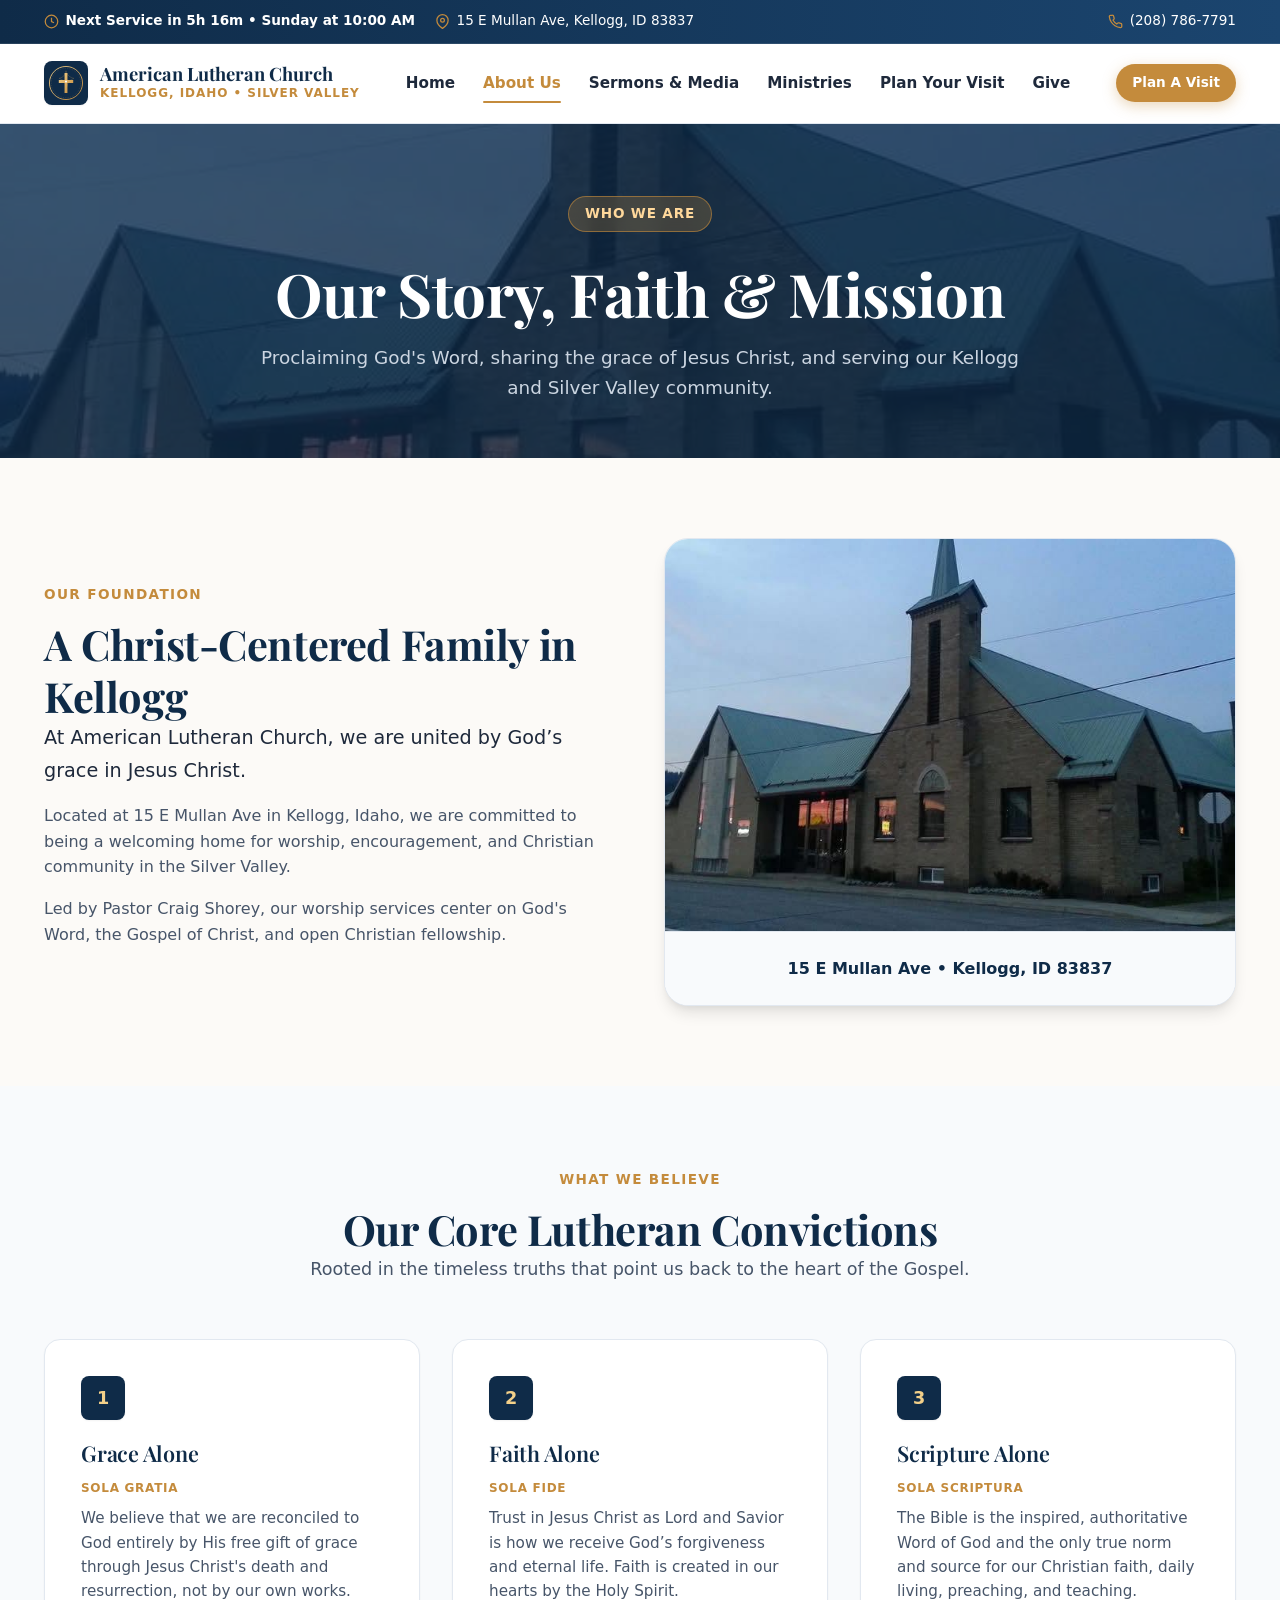
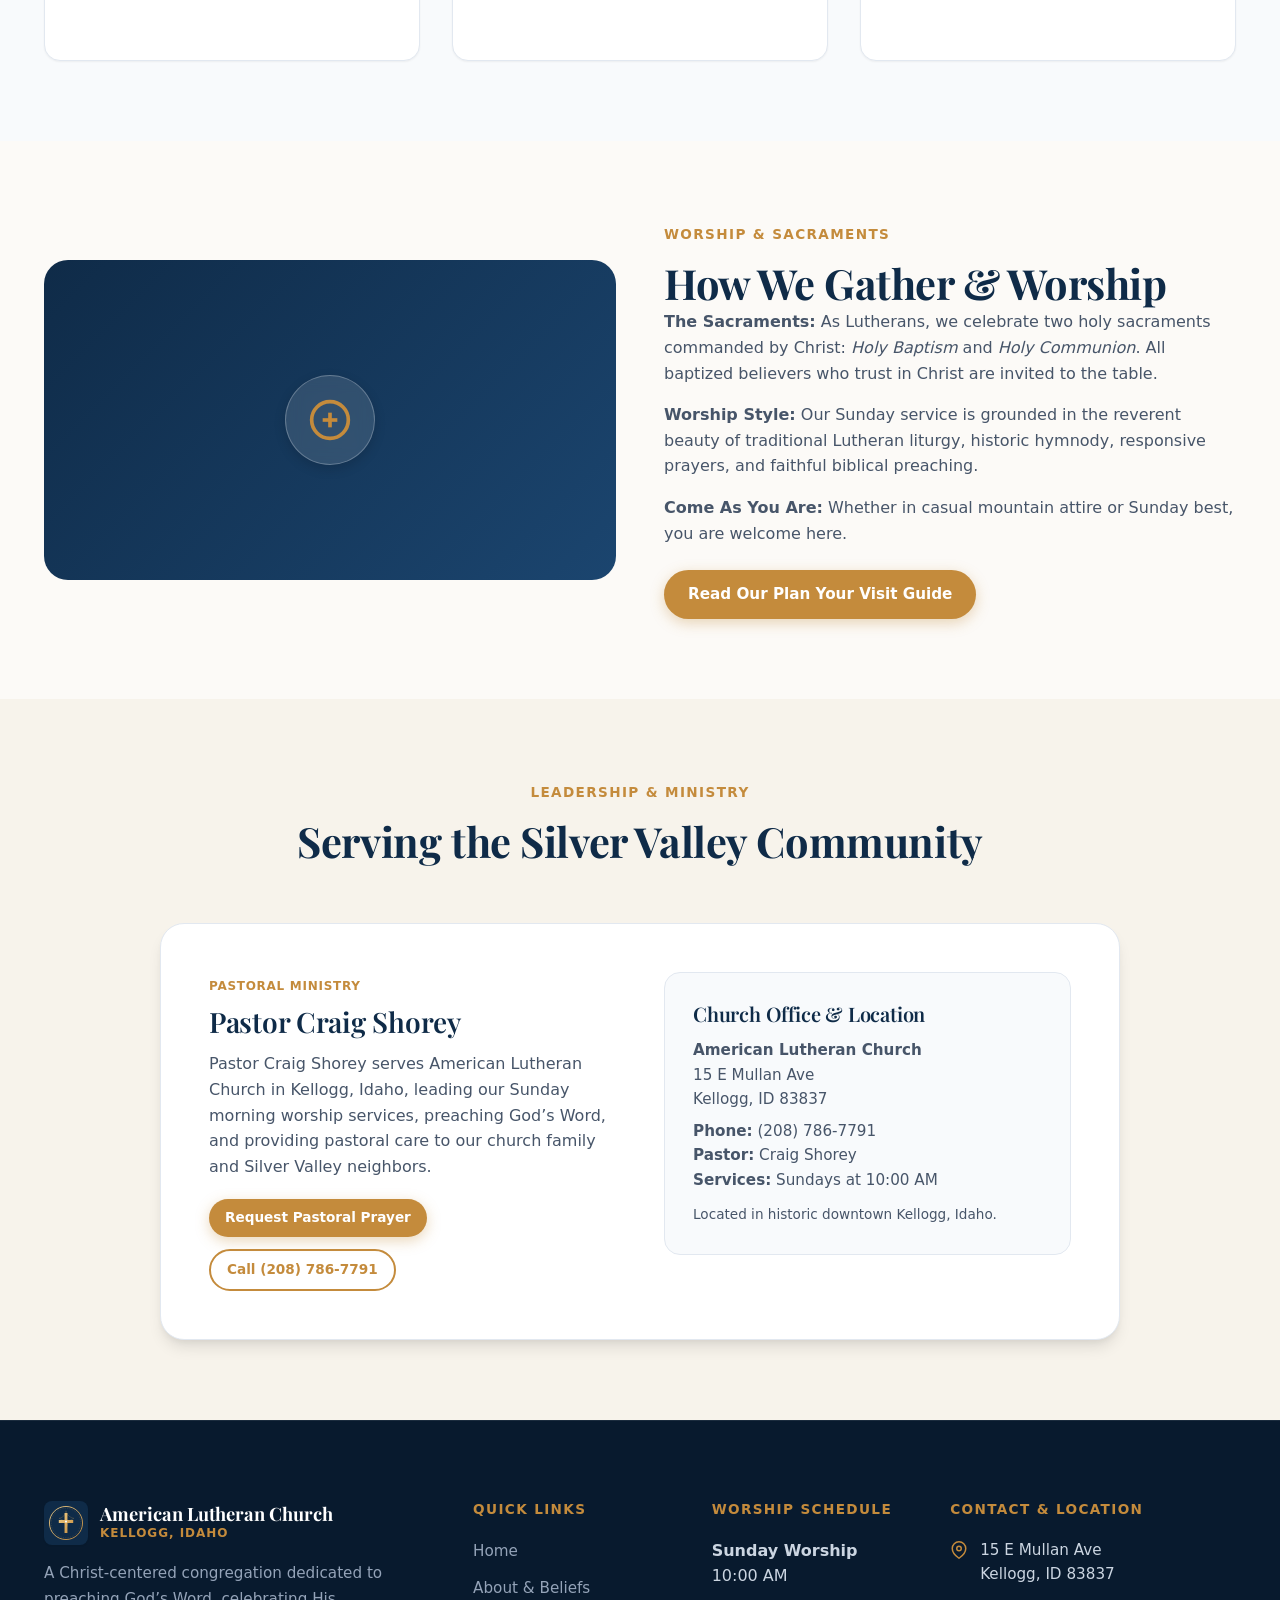
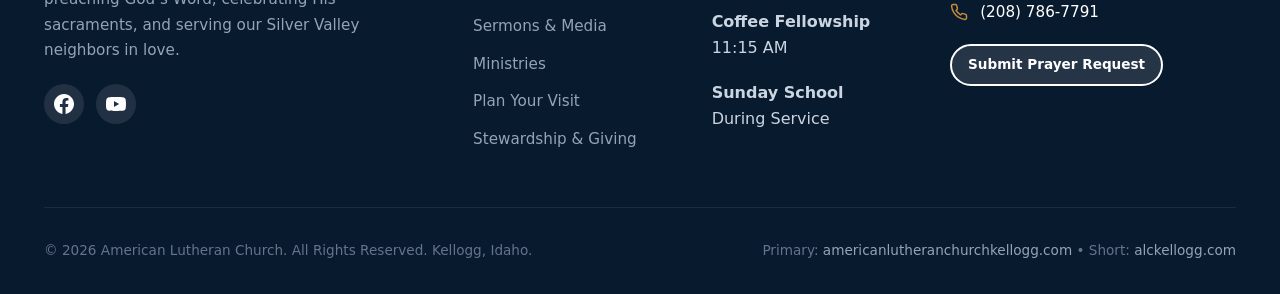
==== about.html @ 0fb79e13 "Initial commit: American Lutheran Church Kellogg website and Discord Hermes support bot" ====
<!DOCTYPE html>
<html lang="en">
<head>
  <meta charset="UTF-8">
  <meta name="viewport" content="width=device-width, initial-scale=1.0">
  <title>About Us & Beliefs | American Lutheran Church Kellogg, Idaho</title>
  <meta name="description" content="Learn about American Lutheran Church in Kellogg ID. Discover our Lutheran faith, pastoral leadership under Pastor Craig Shorey, and our Silver Valley community.">
  
  <link rel="preconnect" href="https://fonts.googleapis.com">
  <link rel="preconnect" href="https://fonts.gstatic.com" crossorigin>
  <link href="https://fonts.googleapis.com/css2?family=Playfair+Display:ital,wght@0,600;0,700;1,600&family=Plus+Jakarta+Sans:wght@400;500;600;700&display=swap" rel="stylesheet">

  <link rel="stylesheet" href="css/styles.css">
  <link rel="icon" type="image/svg+xml" href="assets/icons/logo.svg">
</head>
<body>
  <a href="#main-content" class="skip-link">Skip to main content</a>

  <!-- Top Announcement Bar -->
  <aside class="top-banner">
    <div class="container banner-content">
      <div class="banner-left">
        <span class="banner-item">
          <svg width="15" height="15" viewBox="0 0 24 24" fill="none" stroke="currentColor" stroke-width="2"><circle cx="12" cy="12" r="10"></circle><polyline points="12 6 12 12 16 14"></polyline></svg>
          <strong id="sunday-countdown">Sunday Worship: 10:00 AM • Kellogg, ID</strong>
        </span>
        <span class="banner-item">
          <svg width="15" height="15" viewBox="0 0 24 24" fill="none" stroke="currentColor" stroke-width="2"><path d="M21 10c0 7-9 13-9 13s-9-6-9-13a9 9 0 0 1 18 0z"></path><circle cx="12" cy="10" r="3"></circle></svg>
          15 E Mullan Ave, Kellogg, ID 83837
        </span>
      </div>
      <div class="banner-right">
        <a href="tel:2087867791" class="banner-item">
          <svg width="15" height="15" viewBox="0 0 24 24" fill="none" stroke="currentColor" stroke-width="2"><path d="M22 16.92v3a2 2 0 0 1-2.18 2 19.79 19.79 0 0 1-8.63-3.07 19.5 19.5 0 0 1-6-6 19.79 19.79 0 0 1-3.07-8.67A2 2 0 0 1 4.11 2h3a2 2 0 0 1 2 1.72 12.84 12.84 0 0 0 .7 2.81 2 2 0 0 1-.45 2.11L8.09 9.91a16 16 0 0 0 6 6l1.27-1.27a2 2 0 0 1 2.11-.45 12.84 12.84 0 0 0 2.81.7A2 2 0 0 1 22 16.92z"></path></svg>
          (208) 786-7791
        </a>
      </div>
    </div>
  </aside>

  <!-- Site Navigation Header -->
  <header class="site-header">
    <div class="container header-container">
      <a href="index.html" class="brand-logo" aria-label="American Lutheran Church Homepage">
        <div class="brand-logo-icon">
          <img src="assets/icons/logo.svg" alt="ALC Logo" width="36" height="36">
        </div>
        <div class="brand-logo-text">
          <span class="brand-title">American Lutheran Church</span>
          <span class="brand-subtitle">Kellogg, Idaho • Silver Valley</span>
        </div>
      </a>

      <!-- Desktop Nav -->
      <nav class="desktop-nav" aria-label="Primary Navigation">
        <a href="index.html" class="nav-link">Home</a>
        <a href="about.html" class="nav-link active">About Us</a>
        <a href="sermons.html" class="nav-link">Sermons & Media</a>
        <a href="ministries.html" class="nav-link">Ministries</a>
        <a href="visit.html" class="nav-link">Plan Your Visit</a>
        <a href="give.html" class="nav-link">Give</a>
      </nav>

      <div class="nav-actions">
        <button type="button" class="btn btn-primary btn-sm" data-open-visit>Plan A Visit</button>
        <button type="button" class="mobile-toggle" aria-label="Toggle navigation menu" aria-expanded="false">
          <span></span>
          <span></span>
          <span></span>
        </button>
      </div>
    </div>
  </header>

  <!-- Mobile Drawer Menu -->
  <div class="mobile-menu" aria-label="Mobile Navigation">
    <a href="index.html" class="mobile-nav-link">Home <span>→</span></a>
    <a href="about.html" class="mobile-nav-link active">About Us <span>→</span></a>
    <a href="sermons.html" class="mobile-nav-link">Sermons & Media <span>→</span></a>
    <a href="ministries.html" class="mobile-nav-link">Ministries <span>→</span></a>
    <a href="visit.html" class="mobile-nav-link">Plan Your Visit <span>→</span></a>
    <a href="give.html" class="mobile-nav-link">Give <span>→</span></a>
    <div style="margin-top: 1.5rem; display: flex; flex-direction: column; gap: 0.75rem;">
      <button type="button" class="btn btn-primary" data-open-visit>Plan Your Visit</button>
      <button type="button" class="btn btn-outline-white" data-open-prayer>Submit Prayer Request</button>
    </div>
  </div>

  <main id="main-content">
    <!-- Page Header -->
    <section class="page-header">
      <div class="page-header-bg">
        <img src="assets/images/hero-exterior.jpg" alt="" loading="lazy">
      </div>
      <div class="container">
        <div class="page-header-content">
          <span class="hero-badge">Who We Are</span>
          <h1 class="page-header-title">Our Story, Faith & Mission</h1>
          <p class="page-header-lead">
            Proclaiming God's Word, sharing the grace of Jesus Christ, and serving our Kellogg and Silver Valley community.
          </p>
        </div>
      </div>
    </section>

    <!-- Mission & Pillars -->
    <section class="section">
      <div class="container">
        <div class="grid-2">
          <div>
            <span class="section-eyebrow">Our Foundation</span>
            <h2>A Christ-Centered Family in Kellogg</h2>
            <p class="lead">
              At American Lutheran Church, we are united by God’s grace in Jesus Christ.
            </p>
            <p>
              Located at 15 E Mullan Ave in Kellogg, Idaho, we are committed to being a welcoming home for worship, encouragement, and Christian community in the Silver Valley.
            </p>
            <p>
              Led by Pastor Craig Shorey, our worship services center on God's Word, the Gospel of Christ, and open Christian fellowship.
            </p>
          </div>
          <div class="spotlight-box">
            <div class="card-img-wrapper" style="aspect-ratio: 16/11;">
              <img src="assets/images/hero-exterior.jpg" alt="American Lutheran Church in Kellogg Idaho" width="720" height="495" loading="lazy">
            </div>
            <div style="padding: 1.5rem; background: var(--color-surface-subtle); border-top: 1px solid var(--color-border); text-align: center;">
              <span style="font-weight: 700; color: var(--color-primary);">15 E Mullan Ave • Kellogg, ID 83837</span>
            </div>
          </div>
        </div>
      </div>
    </section>

    <!-- The Three Solas / What We Believe -->
    <section class="section section-subtle" aria-labelledby="beliefs-heading">
      <div class="container">
        <div class="section-header">
          <span class="section-eyebrow">What We Believe</span>
          <h2 id="beliefs-heading">Our Core Lutheran Convictions</h2>
          <p class="section-description">
            Rooted in the timeless truths that point us back to the heart of the Gospel.
          </p>
        </div>

        <div class="grid-3">
          <div class="card" style="padding: 2.25rem;">
            <div class="brand-logo-icon" style="margin-bottom: 1.25rem;">
              <span style="font-weight: 800; font-size: 1.1rem; color: #f3d089;">1</span>
            </div>
            <h3 class="card-title">Grace Alone</h3>
            <span class="card-tag">Sola Gratia</span>
            <p class="card-text">
              We believe that we are reconciled to God entirely by His free gift of grace through Jesus Christ's death and resurrection, not by our own works.
            </p>
          </div>

          <div class="card" style="padding: 2.25rem;">
            <div class="brand-logo-icon" style="margin-bottom: 1.25rem;">
              <span style="font-weight: 800; font-size: 1.1rem; color: #f3d089;">2</span>
            </div>
            <h3 class="card-title">Faith Alone</h3>
            <span class="card-tag">Sola Fide</span>
            <p class="card-text">
              Trust in Jesus Christ as Lord and Savior is how we receive God’s forgiveness and eternal life. Faith is created in our hearts by the Holy Spirit.
            </p>
          </div>

          <div class="card" style="padding: 2.25rem;">
            <div class="brand-logo-icon" style="margin-bottom: 1.25rem;">
              <span style="font-weight: 800; font-size: 1.1rem; color: #f3d089;">3</span>
            </div>
            <h3 class="card-title">Scripture Alone</h3>
            <span class="card-tag">Sola Scriptura</span>
            <p class="card-text">
              The Bible is the inspired, authoritative Word of God and the only true norm and source for our Christian faith, daily living, preaching, and teaching.
            </p>
          </div>
        </div>
      </div>
    </section>

    <!-- Sacraments & Worship Style -->
    <section class="section">
      <div class="container">
        <div class="grid-2">
          <div class="card-placeholder-header" style="height: 320px; border-radius: var(--radius-2xl);">
            <div class="card-placeholder-icon" style="width: 90px; height: 90px;">
              <svg width="44" height="44" viewBox="0 0 24 24" fill="none" stroke="currentColor" stroke-width="2"><circle cx="12" cy="12" r="10"></circle><line x1="12" y1="8" x2="12" y2="16"></line><line x1="8" y1="12" x2="16" y2="12"></line></svg>
            </div>
          </div>
          <div>
            <span class="section-eyebrow">Worship & Sacraments</span>
            <h2>How We Gather & Worship</h2>
            <p>
              <strong>The Sacraments:</strong> As Lutherans, we celebrate two holy sacraments commanded by Christ: <em>Holy Baptism</em> and <em>Holy Communion</em>. All baptized believers who trust in Christ are invited to the table.
            </p>
            <p>
              <strong>Worship Style:</strong> Our Sunday service is grounded in the reverent beauty of traditional Lutheran liturgy, historic hymnody, responsive prayers, and faithful biblical preaching.
            </p>
            <p>
              <strong>Come As You Are:</strong> Whether in casual mountain attire or Sunday best, you are welcome here.
            </p>
            <div style="margin-top: 1.5rem;">
              <a href="visit.html" class="btn btn-primary">Read Our Plan Your Visit Guide</a>
            </div>
          </div>
        </div>
      </div>
    </section>

    <!-- Pastoral Leadership & Silver Valley Heritage -->
    <section class="section section-warm">
      <div class="container">
        <div class="section-header">
          <span class="section-eyebrow">Leadership & Ministry</span>
          <h2>Serving the Silver Valley Community</h2>
        </div>

        <div class="spotlight-box" style="max-width: 960px; margin: 0 auto;">
          <div class="spotlight-content">
            <div class="grid-2" style="align-items: flex-start;">
              <div>
                <span class="card-tag">Pastoral Ministry</span>
                <h3>Pastor Craig Shorey</h3>
                <p style="margin-top: 0.75rem;">
                  Pastor Craig Shorey serves American Lutheran Church in Kellogg, Idaho, leading our Sunday morning worship services, preaching God’s Word, and providing pastoral care to our church family and Silver Valley neighbors.
                </p>
                <div style="display: flex; gap: 0.75rem; flex-wrap: wrap; margin-top: 1.25rem;">
                  <button type="button" class="btn btn-sm btn-primary" data-open-prayer>Request Pastoral Prayer</button>
                  <a href="tel:2087867791" class="btn btn-sm btn-outline">Call (208) 786-7791</a>
                </div>
              </div>
              <div style="background: var(--color-surface-subtle); padding: 1.75rem; border-radius: var(--radius-xl); border: 1px solid var(--color-border);">
                <h4 style="color: var(--color-primary); margin-bottom: 0.75rem;">Church Office & Location</h4>
                <p style="font-size: 0.95rem; margin-bottom: 0.5rem;">
                  <strong>American Lutheran Church</strong><br>
                  15 E Mullan Ave<br>
                  Kellogg, ID 83837
                </p>
                <p style="font-size: 0.95rem; margin-bottom: 0.75rem;">
                  <strong>Phone:</strong> (208) 786-7791<br>
                  <strong>Pastor:</strong> Craig Shorey<br>
                  <strong>Services:</strong> Sundays at 10:00 AM
                </p>
                <p style="font-size: 0.85rem; color: var(--color-text-muted); margin-bottom: 0;">
                  Located in historic downtown Kellogg, Idaho.
                </p>
              </div>
            </div>
          </div>
        </div>
      </div>
    </section>
  </main>

  <!-- Site Footer -->
  <footer class="site-footer">
    <div class="container">
      <div class="footer-grid">
        <div>
          <div class="brand-logo" style="margin-bottom: 1rem;">
            <div class="brand-logo-icon">
              <img src="assets/icons/logo.svg" alt="ALC Logo" width="36" height="36">
            </div>
            <div class="brand-logo-text">
              <span class="brand-title" style="color: #ffffff;">American Lutheran Church</span>
              <span class="brand-subtitle">Kellogg, Idaho</span>
            </div>
          </div>
          <p style="color: #94a3b8; font-size: 0.95rem; line-height: 1.7;">
            A Christ-centered congregation dedicated to preaching God’s Word, celebrating His sacraments, and serving our Silver Valley neighbors in love.
          </p>
          <div class="footer-social-links">
            <a href="https://www.facebook.com/share/19XvBsfiGR/?mibextid=wwXIfr" target="_blank" rel="noopener noreferrer" class="social-icon-link" aria-label="Facebook Page">
              <svg width="20" height="20" viewBox="0 0 24 24" fill="currentColor"><path d="M24 12.073c0-6.627-5.373-12-12-12s-12 5.373-12 12c0 5.99 4.388 10.954 10.125 11.854v-8.385H7.078v-3.47h3.047V9.43c0-3.007 1.792-4.669 4.533-4.669 1.312 0 2.686.235 2.686.235v2.953H15.83c-1.491 0-1.956.925-1.956 1.874v2.25h3.328l-.532 3.47h-2.796v8.385C19.612 23.027 24 18.062 24 12.073z"/></svg>
            </a>
            <a href="https://www.youtube.com/@americanlutheranchurchkellogg" target="_blank" rel="noopener noreferrer" class="social-icon-link" aria-label="YouTube Channel">
              <svg width="20" height="20" viewBox="0 0 24 24" fill="currentColor"><path d="M23.498 6.186a3.016 3.016 0 0 0-2.122-2.136C19.505 3.545 12 3.545 12 3.545s-7.505 0-9.377.505A3.017 3.017 0 0 0 .502 6.186C0 8.07 0 12 0 12s0 3.93.502 5.814a3.016 3.016 0 0 0 2.122 2.136c1.871.505 9.376.505 9.376.505s7.505 0 9.377-.505a3.015 3.015 0 0 0 2.122-2.136C24 15.93 24 12 24 12s0-3.93-.502-5.814zM9.545 15.568V8.432L15.818 12l-6.273 3.568z"/></svg>
            </a>
          </div>
        </div>

        <div>
          <h4 class="footer-heading">Quick Links</h4>
          <ul class="footer-links">
            <li><a href="index.html">Home</a></li>
            <li><a href="about.html">About & Beliefs</a></li>
            <li><a href="sermons.html">Sermons & Media</a></li>
            <li><a href="ministries.html">Ministries</a></li>
            <li><a href="visit.html">Plan Your Visit</a></li>
            <li><a href="give.html">Stewardship & Giving</a></li>
          </ul>
        </div>

        <div>
          <h4 class="footer-heading">Worship Schedule</h4>
          <ul class="footer-links">
            <li style="color: #cbd5e1;"><strong>Sunday Worship</strong><br>10:00 AM</li>
            <li style="color: #cbd5e1; margin-top: 0.5rem;"><strong>Coffee Fellowship</strong><br>11:15 AM</li>
            <li style="color: #cbd5e1; margin-top: 0.5rem;"><strong>Sunday School</strong><br>During Service</li>
          </ul>
        </div>

        <div>
          <h4 class="footer-heading">Contact & Location</h4>
          <div class="footer-contact-item">
            <svg width="18" height="18" viewBox="0 0 24 24" fill="none" stroke="currentColor" stroke-width="2"><path d="M21 10c0 7-9 13-9 13s-9-6-9-13a9 9 0 0 1 18 0z"></path><circle cx="12" cy="10" r="3"></circle></svg>
            <span>15 E Mullan Ave<br>Kellogg, ID 83837</span>
          </div>
          <div class="footer-contact-item">
            <svg width="18" height="18" viewBox="0 0 24 24" fill="none" stroke="currentColor" stroke-width="2"><path d="M22 16.92v3a2 2 0 0 1-2.18 2 19.79 19.79 0 0 1-8.63-3.07 19.5 19.5 0 0 1-6-6 19.79 19.79 0 0 1-3.07-8.67A2 2 0 0 1 4.11 2h3a2 2 0 0 1 2 1.72 12.84 12.84 0 0 0 .7 2.81 2 2 0 0 1-.45 2.11L8.09 9.91a16 16 0 0 0 6 6l1.27-1.27a2 2 0 0 1 2.11-.45 12.84 12.84 0 0 0 2.81.7A2 2 0 0 1 22 16.92z"></path></svg>
            <a href="tel:2087867791" style="color: #ffffff;">(208) 786-7791</a>
          </div>
          <div style="margin-top: 1.25rem;">
            <button type="button" class="btn btn-sm btn-outline-white" data-open-prayer>Submit Prayer Request</button>
          </div>
        </div>
      </div>

      <div class="footer-bottom">
        <div>
          &copy; <span id="year">2026</span> American Lutheran Church. All Rights Reserved. Kellogg, Idaho.
        </div>
        <div>
          <span>Primary: <a href="https://americanlutheranchurchkellogg.com">americanlutheranchurchkellogg.com</a> • Short: <a href="https://alckellogg.com">alckellogg.com</a></span>
        </div>
      </div>
    </div>
  </footer>

  <!-- Modal: Plan Your Visit Dialog -->
  <dialog id="visit-modal" aria-labelledby="visit-modal-title">
    <div class="modal-header">
      <h3 id="visit-modal-title">Plan Your Visit to ALC Kellogg</h3>
      <button type="button" class="modal-close-btn" aria-label="Close dialog">&times;</button>
    </div>
    <div class="modal-body">
      <form id="visit-form">
        <div class="form-group">
          <label for="visit-name" class="form-label">Your Name</label>
          <input type="text" id="visit-name" class="form-control" placeholder="Jane & John Doe" required>
        </div>
        <div class="form-group">
          <label for="visit-email" class="form-label">Email Address</label>
          <input type="email" id="visit-email" class="form-control" placeholder="you@example.com" required>
        </div>
        <div class="form-group">
          <label for="visit-notes" class="form-label">Any Questions or Children's Ages?</label>
          <textarea id="visit-notes" class="form-control" rows="3" placeholder="Tell us if you have kids joining Sunday School..."></textarea>
        </div>
        <div style="display: flex; justify-content: flex-end; gap: 0.75rem; margin-top: 1.5rem;">
          <button type="button" class="btn btn-outline" data-close-modal>Cancel</button>
          <button type="submit" class="btn btn-primary">Submit Visit Plan</button>
        </div>
      </form>
    </div>
  </dialog>

  <!-- Modal: Prayer Request Dialog -->
  <dialog id="prayer-modal" aria-labelledby="prayer-modal-title">
    <div class="modal-header">
      <h3 id="prayer-modal-title">Share a Prayer Request</h3>
      <button type="button" class="modal-close-btn" aria-label="Close dialog">&times;</button>
    </div>
    <div class="modal-body">
      <form id="prayer-form">
        <div class="form-group">
          <label for="prayer-name" class="form-label">Your Name (Optional)</label>
          <input type="text" id="prayer-name" class="form-control" placeholder="Leave blank for anonymous">
        </div>
        <div class="form-group">
          <label for="prayer-contact" class="form-label">Phone or Email (Optional)</label>
          <input type="text" id="prayer-contact" class="form-control" placeholder="Phone or email">
        </div>
        <div class="form-group">
          <label for="prayer-text" class="form-label">Your Prayer Request</label>
          <textarea id="prayer-text" class="form-control" rows="4" placeholder="How can we pray for you?" required></textarea>
        </div>
        <div class="form-group">
          <label style="display: flex; align-items: center; gap: 0.5rem; font-size: 0.9rem; cursor: pointer;">
            <input type="checkbox" id="prayer-confidential" name="confidential">
            <span>Keep this request confidential for Pastor and Pastoral Care only</span>
          </label>
        </div>
        <div style="display: flex; justify-content: flex-end; gap: 0.75rem; margin-top: 1.5rem;">
          <button type="button" class="btn btn-outline" data-close-modal>Cancel</button>
          <button type="submit" class="btn btn-primary">Send Prayer Request</button>
        </div>
      </form>
    </div>
  </dialog>

  <script src="js/main.js"></script>
</body>
</html>
---- css/styles.css ----
/* ==========================================================================
   American Lutheran Church — Kellogg, Idaho
   Modern Responsive Stylesheet
   ========================================================================== */

:root {
  /* Brand Color Palette */
  --color-primary: #0f2b48;          /* Deep Mountain Navy */
  --color-primary-dark: #081a2e;     /* Midnight */
  --color-primary-light: #1b456f;    /* Steel Blue */
  --color-accent: #c48b3c;           /* Warm Cedar Gold */
  --color-accent-hover: #b0782a;     /* Deep Gold */
  --color-accent-light: #fef7ec;     /* Soft Honey Tint */
  --color-pine: #1b4332;             /* Forest Pine Green */
  --color-pine-light: #2d6a4f;       /* Emerald Pine */
  --color-text-main: #1e293b;        /* Slate 800 */
  --color-text-muted: #475569;       /* Slate 600 */
  --color-text-light: #94a3b8;       /* Slate 400 */
  --color-surface: #ffffff;          /* Pure White */
  --color-surface-subtle: #f8fafc;   /* Slate 50 */
  --color-surface-card: #ffffff;
  --color-surface-warm: #fcfaf7;     /* Warm Cream */
  --color-border: #e2e8f0;           /* Slate 200 */
  --color-border-warm: #ebdcc9;      /* Warm Border */
  --color-focus: #2563eb;

  /* Typography */
  --font-serif: 'Playfair Display', Georgia, serif;
  --font-sans: system-ui, -apple-system, BlinkMacSystemFont, 'Segoe UI', Roboto, Helvetica, Arial, sans-serif;

  /* Shadows */
  --shadow-sm: 0 1px 2px 0 rgba(0, 0, 0, 0.05);
  --shadow-md: 0 4px 6px -1px rgba(0, 0, 0, 0.1), 0 2px 4px -1px rgba(0, 0, 0, 0.06);
  --shadow-lg: 0 10px 15px -3px rgba(0, 0, 0, 0.1), 0 4px 6px -2px rgba(0, 0, 0, 0.05);
  --shadow-xl: 0 20px 25px -5px rgba(0, 0, 0, 0.1), 0 10px 10px -5px rgba(0, 0, 0, 0.04);
  --shadow-warm: 0 10px 30px -5px rgba(196, 139, 60, 0.15);

  /* Radius */
  --radius-sm: 0.375rem;
  --radius-md: 0.5rem;
  --radius-lg: 0.75rem;
  --radius-xl: 1rem;
  --radius-2xl: 1.5rem;
  --radius-full: 9999px;

  /* Layout */
  --max-width: 1240px;
  --header-height: 80px;
  --transition-normal: 0.25s cubic-bezier(0.4, 0, 0.2, 1);
}

/* Base Reset & Accessibility */
*, *::before, *::after {
  box-sizing: border-box;
  margin: 0;
  padding: 0;
}

html {
  font-family: var(--font-sans);
  font-size: 16px;
  line-height: 1.6;
  color: var(--color-text-main);
  background-color: var(--color-surface-warm);
  scroll-behavior: smooth;
  -webkit-text-size-adjust: 100%;
}

@media (prefers-reduced-motion: reduce) {
  html {
    scroll-behavior: auto;
  }
  *, *::before, *::after {
    animation-duration: 0.01ms !important;
    animation-iteration-count: 1 !important;
    transition-duration: 0.01ms !important;
  }
}

body {
  min-height: 100vh;
  display: flex;
  flex-direction: column;
  overflow-x: hidden;
}

img, picture, svg, video {
  display: block;
  max-width: 100%;
  height: auto;
}

a {
  color: inherit;
  text-decoration: none;
}

button, input, textarea, select {
  font: inherit;
  color: inherit;
}

button {
  cursor: pointer;
  background: none;
  border: none;
}

/* Accessibility Focus States */
:focus-visible {
  outline: 3px solid var(--color-accent);
  outline-offset: 3px;
}

.skip-link {
  position: absolute;
  top: -100px;
  left: 1rem;
  background: var(--color-primary);
  color: #ffffff;
  padding: 0.75rem 1.5rem;
  z-index: 10000;
  border-radius: var(--radius-md);
  font-weight: 600;
  transition: top 0.2s ease;
}

.skip-link:focus {
  top: 1rem;
}

/* Typography */
h1, h2, h3, h4, h5, h6 {
  font-family: var(--font-serif);
  color: var(--color-primary);
  line-height: 1.25;
  letter-spacing: -0.01em;
}

h1 { font-size: clamp(2.25rem, 5vw, 3.75rem); font-weight: 700; }
h2 { font-size: clamp(1.85rem, 3.5vw, 2.6rem); font-weight: 700; }
h3 { font-size: clamp(1.35rem, 2.5vw, 1.75rem); font-weight: 600; }
h4 { font-size: 1.25rem; font-weight: 600; }

p {
  color: var(--color-text-muted);
  margin-bottom: 1rem;
  max-width: 75ch;
}

p.lead {
  font-size: 1.2rem;
  line-height: 1.7;
  color: var(--color-text-main);
}

/* Container */
.container {
  width: 100%;
  max-width: var(--max-width);
  margin-left: auto;
  margin-right: auto;
  padding-left: 1.5rem;
  padding-right: 1.5rem;
}

/* Header & Navigation */
.site-header {
  position: sticky;
  top: 0;
  left: 0;
  right: 0;
  height: var(--header-height);
  background: rgba(255, 255, 255, 0.94);
  backdrop-filter: blur(12px);
  -webkit-backdrop-filter: blur(12px);
  border-bottom: 1px solid var(--color-border);
  z-index: 1000;
  transition: all var(--transition-normal);
}

.site-header.scrolled {
  box-shadow: var(--shadow-md);
  background: rgba(255, 255, 255, 0.98);
}

.header-container {
  display: flex;
  align-items: center;
  justify-content: space-between;
  height: 100%;
}

.brand-logo {
  display: flex;
  align-items: center;
  gap: 0.75rem;
  text-decoration: none;
}

.brand-logo-icon {
  width: 44px;
  height: 44px;
  border-radius: var(--radius-md);
  background: var(--color-primary);
  color: var(--color-accent);
  display: flex;
  align-items: center;
  justify-content: center;
  flex-shrink: 0;
  box-shadow: var(--shadow-sm);
}

.brand-logo-text {
  display: flex;
  flex-direction: column;
}

.brand-title {
  font-family: var(--font-serif);
  font-size: 1.15rem;
  font-weight: 700;
  color: var(--color-primary);
  line-height: 1.15;
}

.brand-subtitle {
  font-size: 0.75rem;
  font-weight: 600;
  text-transform: uppercase;
  letter-spacing: 0.08em;
  color: var(--color-accent);
}

/* Nav Links */
.desktop-nav {
  display: flex;
  align-items: center;
  gap: 1.75rem;
}

@media (max-width: 960px) {
  .desktop-nav {
    display: none;
  }
}

.nav-link {
  font-size: 0.95rem;
  font-weight: 600;
  color: var(--color-text-main);
  transition: color var(--transition-normal);
  position: relative;
  padding: 0.5rem 0;
}

.nav-link:hover,
.nav-link.active {
  color: var(--color-accent);
}

.nav-link.active::after {
  content: '';
  position: absolute;
  bottom: 0;
  left: 0;
  right: 0;
  height: 2px;
  background-color: var(--color-accent);
  border-radius: 2px;
}

.nav-actions {
  display: flex;
  align-items: center;
  gap: 1rem;
}

/* Buttons */
.btn {
  display: inline-flex;
  align-items: center;
  justify-content: center;
  gap: 0.5rem;
  padding: 0.75rem 1.5rem;
  font-size: 0.95rem;
  font-weight: 600;
  border-radius: var(--radius-full);
  transition: all var(--transition-normal);
  text-align: center;
  white-space: nowrap;
}

.btn-primary {
  background-color: var(--color-accent);
  color: #ffffff;
  box-shadow: 0 4px 14px rgba(196, 139, 60, 0.35);
}

.btn-primary:hover {
  background-color: var(--color-accent-hover);
  transform: translateY(-2px);
  box-shadow: 0 6px 20px rgba(196, 139, 60, 0.45);
}

.btn-secondary {
  background-color: var(--color-primary);
  color: #ffffff;
  box-shadow: 0 4px 14px rgba(15, 43, 72, 0.25);
}

.btn-secondary:hover {
  background-color: var(--color-primary-light);
  transform: translateY(-2px);
}

.btn-outline {
  border: 2px solid var(--color-accent);
  color: var(--color-accent);
  background: transparent;
}

.btn-outline:hover {
  background-color: var(--color-accent);
  color: #ffffff;
}

.btn-outline-white {
  border: 2px solid #ffffff;
  color: #ffffff;
  background: rgba(255, 255, 255, 0.12);
  backdrop-filter: blur(8px);
}

.btn-outline-white:hover {
  background: #ffffff;
  color: var(--color-primary);
}

.btn-sm {
  padding: 0.5rem 1rem;
  font-size: 0.85rem;
}

.btn-lg {
  padding: 1rem 2.25rem;
  font-size: 1.05rem;
}

/* Mobile Nav Toggle */
.mobile-toggle {
  display: none;
  flex-direction: column;
  justify-content: center;
  gap: 5px;
  width: 40px;
  height: 40px;
  padding: 8px;
  border-radius: var(--radius-md);
  background: var(--color-surface-subtle);
  border: 1px solid var(--color-border);
}

@media (max-width: 960px) {
  .mobile-toggle {
    display: flex;
  }
}

.mobile-toggle span {
  display: block;
  height: 2px;
  width: 100%;
  background: var(--color-primary);
  border-radius: 2px;
  transition: all 0.3s ease;
}

/* Mobile Drawer */
.mobile-menu {
  position: fixed;
  top: var(--header-height);
  left: 0;
  right: 0;
  bottom: 0;
  background: rgba(15, 43, 72, 0.98);
  backdrop-filter: blur(16px);
  display: flex;
  flex-direction: column;
  padding: 2rem 1.5rem;
  gap: 1.25rem;
  transform: translateY(-120%);
  opacity: 0;
  visibility: hidden;
  transition: all 0.35s cubic-bezier(0.4, 0, 0.2, 1);
  z-index: 999;
  overflow-y: auto;
}

.mobile-menu.open {
  transform: translateY(0);
  opacity: 1;
  visibility: visible;
}

.mobile-nav-link {
  font-family: var(--font-serif);
  font-size: 1.4rem;
  color: #ffffff;
  padding: 0.5rem 0;
  border-bottom: 1px solid rgba(255, 255, 255, 0.1);
  display: flex;
  align-items: center;
  justify-content: space-between;
}

.mobile-nav-link:hover,
.mobile-nav-link.active {
  color: var(--color-accent);
}

/* Top Announcement Banner */
.top-banner {
  background: linear-gradient(90deg, var(--color-primary) 0%, var(--color-primary-light) 100%);
  color: #ffffff;
  padding: 0.65rem 1rem;
  font-size: 0.85rem;
  font-weight: 500;
  border-bottom: 1px solid rgba(255, 255, 255, 0.1);
}

.banner-content {
  display: flex;
  align-items: center;
  justify-content: space-between;
  flex-wrap: wrap;
  gap: 0.5rem;
}

.banner-left, .banner-right {
  display: flex;
  align-items: center;
  gap: 1.25rem;
  flex-wrap: wrap;
}

.banner-item {
  display: inline-flex;
  align-items: center;
  gap: 0.4rem;
}

.banner-item svg {
  color: var(--color-accent);
}

/* Hero Section */
.hero-section {
  position: relative;
  min-height: 80vh;
  display: flex;
  align-items: center;
  background-color: var(--color-primary);
  color: #ffffff;
  overflow: hidden;
  padding: 4.5rem 0 6.5rem 0;
}

.hero-background {
  position: absolute;
  inset: 0;
  z-index: 1;
}

.hero-background img {
  width: 100%;
  height: 100%;
  object-fit: cover;
  object-position: center 35%;
  filter: brightness(0.58) contrast(1.1);
}

.hero-overlay {
  position: absolute;
  inset: 0;
  background: linear-gradient(
    180deg,
    rgba(8, 26, 46, 0.8) 0%,
    rgba(15, 43, 72, 0.55) 50%,
    rgba(8, 26, 46, 0.92) 100%
  );
  z-index: 2;
}

.hero-content {
  position: relative;
  z-index: 3;
  max-width: 820px;
}

.hero-badge {
  display: inline-flex;
  align-items: center;
  gap: 0.5rem;
  padding: 0.4rem 1rem;
  background: rgba(196, 139, 60, 0.25);
  border: 1px solid rgba(196, 139, 60, 0.6);
  border-radius: var(--radius-full);
  color: #ffd89b;
  font-size: 0.85rem;
  font-weight: 600;
  text-transform: uppercase;
  letter-spacing: 0.06em;
  margin-bottom: 1.5rem;
  backdrop-filter: blur(8px);
}

.hero-title {
  color: #ffffff;
  margin-bottom: 1.25rem;
  text-shadow: 0 2px 10px rgba(0, 0, 0, 0.4);
}

.hero-subtitle {
  font-size: clamp(1.1rem, 2vw, 1.35rem);
  color: #e2e8f0;
  line-height: 1.7;
  margin-bottom: 2.25rem;
  text-shadow: 0 1px 4px rgba(0, 0, 0, 0.4);
}

.hero-actions {
  display: flex;
  align-items: center;
  gap: 1rem;
  flex-wrap: wrap;
}

/* Service Info Bar */
.service-infobar {
  position: relative;
  z-index: 10;
  margin-top: -3.5rem;
  margin-bottom: 3.5rem;
}

.infobar-card {
  background: #ffffff;
  border-radius: var(--radius-xl);
  padding: 1.75rem 2.25rem;
  box-shadow: var(--shadow-xl);
  border: 1px solid var(--color-border);
  display: grid;
  grid-template-columns: repeat(auto-fit, minmax(240px, 1fr));
  gap: 1.75rem;
  align-items: center;
}

.infobar-item {
  display: flex;
  align-items: flex-start;
  gap: 1rem;
}

.infobar-icon {
  width: 48px;
  height: 48px;
  border-radius: var(--radius-lg);
  background: var(--color-accent-light);
  color: var(--color-accent);
  display: flex;
  align-items: center;
  justify-content: center;
  flex-shrink: 0;
}

.infobar-label {
  font-size: 0.75rem;
  text-transform: uppercase;
  font-weight: 700;
  letter-spacing: 0.08em;
  color: var(--color-accent);
  margin-bottom: 0.2rem;
}

.infobar-value {
  font-size: 1.05rem;
  font-weight: 700;
  color: var(--color-primary);
}

.infobar-desc {
  font-size: 0.85rem;
  color: var(--color-text-muted);
}

/* Page Header for subpages */
.page-header {
  position: relative;
  background-color: var(--color-primary);
  color: #ffffff;
  padding: 4.5rem 0 3.5rem 0;
  overflow: hidden;
}

.page-header-bg {
  position: absolute;
  inset: 0;
  opacity: 0.25;
  z-index: 1;
}

.page-header-bg img {
  width: 100%;
  height: 100%;
  object-fit: cover;
}

.page-header-content {
  position: relative;
  z-index: 2;
  text-align: center;
  max-width: 780px;
  margin: 0 auto;
}

.page-header-title {
  color: #ffffff;
  margin-bottom: 0.75rem;
}

.page-header-lead {
  font-size: 1.15rem;
  color: #cbd5e1;
  margin: 0 auto;
}

/* Sections */
.section {
  padding: 5rem 0;
}

.section-subtle {
  background-color: var(--color-surface-subtle);
}

.section-warm {
  background-color: #f7f3eb;
}

.section-primary {
  background-color: var(--color-primary);
  color: #ffffff;
}

.section-primary h2,
.section-primary h3,
.section-primary h4,
.section-primary p {
  color: #ffffff;
}

.section-primary p {
  color: #cbd5e1;
}

.section-header {
  text-align: center;
  max-width: 720px;
  margin: 0 auto 3.5rem auto;
}

.section-eyebrow {
  display: inline-block;
  font-size: 0.85rem;
  font-weight: 700;
  text-transform: uppercase;
  letter-spacing: 0.1em;
  color: var(--color-accent);
  margin-bottom: 0.75rem;
}

.section-title {
  margin-bottom: 1rem;
}

.section-description {
  font-size: 1.1rem;
  margin: 0 auto;
}

/* Grid Layouts */
.grid-2 {
  display: grid;
  grid-template-columns: repeat(2, 1fr);
  gap: 3rem;
  align-items: center;
}

.grid-3 {
  display: grid;
  grid-template-columns: repeat(auto-fit, minmax(300px, 1fr));
  gap: 2rem;
}

.grid-4 {
  display: grid;
  grid-template-columns: repeat(auto-fit, minmax(240px, 1fr));
  gap: 1.5rem;
}

@media (max-width: 860px) {
  .grid-2 {
    grid-template-columns: 1fr;
    gap: 2.25rem;
  }
}

/* Cards & Modern Clean Graphic Placeholders */
.card {
  background: var(--color-surface-card);
  border-radius: var(--radius-xl);
  border: 1px solid var(--color-border);
  overflow: hidden;
  box-shadow: var(--shadow-sm);
  transition: all var(--transition-normal);
  display: flex;
  flex-direction: column;
}

.card:hover {
  transform: translateY(-4px);
  box-shadow: var(--shadow-lg);
  border-color: var(--color-border-warm);
}

.card-placeholder-header {
  height: 160px;
  background: linear-gradient(135deg, var(--color-primary) 0%, var(--color-primary-light) 100%);
  display: flex;
  align-items: center;
  justify-content: center;
  color: var(--color-accent);
  position: relative;
}

.card-placeholder-header.pine {
  background: linear-gradient(135deg, var(--color-pine) 0%, #2d6a4f 100%);
}

.card-placeholder-header.warm {
  background: linear-gradient(135deg, #4a2810 0%, var(--color-accent) 100%);
}

.card-placeholder-header.gold {
  background: linear-gradient(135deg, #1b263b 0%, #415a77 100%);
}

.card-placeholder-icon {
  width: 68px;
  height: 68px;
  border-radius: 50%;
  background: rgba(255, 255, 255, 0.12);
  backdrop-filter: blur(8px);
  display: flex;
  align-items: center;
  justify-content: center;
  border: 1.5px solid rgba(255, 255, 255, 0.25);
  box-shadow: 0 4px 12px rgba(0, 0, 0, 0.15);
}

.card-img-wrapper {
  position: relative;
  aspect-ratio: 16 / 10;
  overflow: hidden;
  background-color: var(--color-surface-subtle);
}

.card-img-wrapper img {
  width: 100%;
  height: 100%;
  object-fit: cover;
  transition: transform 0.5s ease;
}

.card:hover .card-img-wrapper img {
  transform: scale(1.03);
}

.card-body {
  padding: 1.75rem;
  display: flex;
  flex-direction: column;
  flex-grow: 1;
}

.card-tag {
  display: inline-block;
  font-size: 0.75rem;
  font-weight: 700;
  text-transform: uppercase;
  letter-spacing: 0.06em;
  color: var(--color-accent);
  margin-bottom: 0.5rem;
}

.card-title {
  font-size: 1.35rem;
  margin-bottom: 0.75rem;
}

.card-text {
  font-size: 0.95rem;
  margin-bottom: 1.25rem;
  flex-grow: 1;
}

.card-link {
  display: inline-flex;
  align-items: center;
  gap: 0.4rem;
  font-weight: 700;
  font-size: 0.9rem;
  color: var(--color-accent);
  transition: gap 0.2s ease;
}

.card-link:hover {
  gap: 0.7rem;
  color: var(--color-accent-hover);
}

/* Feature Spotlight / Welcome Box */
.spotlight-box {
  background: #ffffff;
  border-radius: var(--radius-2xl);
  overflow: hidden;
  border: 1px solid var(--color-border);
  box-shadow: var(--shadow-lg);
}

.spotlight-content {
  padding: 3rem;
}

@media (max-width: 600px) {
  .spotlight-content {
    padding: 1.75rem;
  }
}

/* Sermon & Media Cards */
.sermon-player-box {
  background: #081a2e;
  color: #ffffff;
  border-radius: var(--radius-2xl);
  overflow: hidden;
  border: 1px solid rgba(255, 255, 255, 0.1);
  box-shadow: var(--shadow-xl);
}

.sermon-player-grid {
  display: grid;
  grid-template-columns: 1.3fr 1fr;
}

@media (max-width: 900px) {
  .sermon-player-grid {
    grid-template-columns: 1fr;
  }
}

.sermon-player-video {
  position: relative;
  aspect-ratio: 16 / 9;
  background: #000000;
}

.sermon-player-video iframe {
  width: 100%;
  height: 100%;
  border: 0;
}

.sermon-player-details {
  padding: 2.5rem;
  display: flex;
  flex-direction: column;
  justify-content: center;
}

/* Plan Your Visit Steps */
.step-item {
  display: flex;
  gap: 1.25rem;
  align-items: flex-start;
  margin-bottom: 2rem;
}

.step-number {
  width: 44px;
  height: 44px;
  border-radius: 50%;
  background: var(--color-primary);
  color: var(--color-accent);
  font-family: var(--font-serif);
  font-weight: 700;
  font-size: 1.25rem;
  display: flex;
  align-items: center;
  justify-content: center;
  flex-shrink: 0;
  box-shadow: var(--shadow-sm);
}

.step-details h4 {
  margin-bottom: 0.35rem;
  color: var(--color-primary);
}

/* Forms & Dialogs */
.form-group {
  margin-bottom: 1.25rem;
}

.form-label {
  display: block;
  font-size: 0.9rem;
  font-weight: 600;
  color: var(--color-text-main);
  margin-bottom: 0.4rem;
}

.form-control {
  width: 100%;
  padding: 0.8rem 1rem;
  border: 1.5px solid var(--color-border);
  border-radius: var(--radius-md);
  background: #ffffff;
  color: var(--color-text-main);
  font-size: 0.95rem;
  transition: border-color var(--transition-normal), box-shadow var(--transition-normal);
}

.form-control:focus {
  border-color: var(--color-accent);
  box-shadow: 0 0 0 3px rgba(196, 139, 60, 0.2);
  outline: none;
}

textarea.form-control {
  resize: vertical;
  min-height: 120px;
}

/* Native Modal Dialog */
dialog {
  border: none;
  border-radius: var(--radius-2xl);
  padding: 0;
  max-width: 580px;
  width: 90vw;
  box-shadow: var(--shadow-xl);
  margin: auto;
  background: #ffffff;
}

dialog::backdrop {
  background: rgba(8, 26, 46, 0.75);
  backdrop-filter: blur(6px);
}

.modal-header {
  padding: 1.75rem 2rem;
  background: var(--color-primary);
  color: #ffffff;
  display: flex;
  align-items: center;
  justify-content: space-between;
}

.modal-header h3 {
  color: #ffffff;
  font-size: 1.35rem;
}

.modal-close-btn {
  color: #ffffff;
  background: rgba(255, 255, 255, 0.15);
  border-radius: 50%;
  width: 36px;
  height: 36px;
  display: flex;
  align-items: center;
  justify-content: center;
  transition: background 0.2s;
}

.modal-close-btn:hover {
  background: rgba(255, 255, 255, 0.3);
}

.modal-body {
  padding: 2rem;
}

/* Toast Notifications */
.toast-container {
  position: fixed;
  bottom: 2rem;
  right: 2rem;
  z-index: 10000;
  display: flex;
  flex-direction: column;
  gap: 0.75rem;
  pointer-events: none;
}

.toast {
  background: var(--color-primary);
  color: #ffffff;
  padding: 1rem 1.5rem;
  border-radius: var(--radius-lg);
  box-shadow: var(--shadow-xl);
  border-left: 4px solid var(--color-accent);
  display: flex;
  align-items: center;
  gap: 0.75rem;
  font-size: 0.95rem;
  font-weight: 500;
  pointer-events: auto;
  animation: slideIn 0.3s ease;
}

@keyframes slideIn {
  from { transform: translateX(100%); opacity: 0; }
  to { transform: translateX(0); opacity: 1; }
}

/* Footer */
.site-footer {
  background-color: var(--color-primary-dark);
  color: #e2e8f0;
  padding: 5rem 0 2rem 0;
  margin-top: auto;
  border-top: 1px solid rgba(255, 255, 255, 0.08);
}

.footer-grid {
  display: grid;
  grid-template-columns: 2fr 1fr 1fr 1.5fr;
  gap: 3rem;
  margin-bottom: 3.5rem;
}

@media (max-width: 960px) {
  .footer-grid {
    grid-template-columns: 1fr 1fr;
    gap: 2.5rem;
  }
}

@media (max-width: 580px) {
  .footer-grid {
    grid-template-columns: 1fr;
    gap: 2rem;
  }
}

.footer-heading {
  font-family: var(--font-sans);
  font-size: 0.85rem;
  font-weight: 700;
  text-transform: uppercase;
  letter-spacing: 0.1em;
  color: var(--color-accent);
  margin-bottom: 1.25rem;
}

.footer-links {
  list-style: none;
  display: flex;
  flex-direction: column;
  gap: 0.75rem;
}

.footer-links a {
  color: #94a3b8;
  font-size: 0.95rem;
  transition: color 0.2s;
}

.footer-links a:hover {
  color: #ffffff;
}

.footer-contact-item {
  display: flex;
  align-items: flex-start;
  gap: 0.75rem;
  margin-bottom: 0.85rem;
  font-size: 0.95rem;
  color: #cbd5e1;
}

.footer-contact-item svg {
  color: var(--color-accent);
  flex-shrink: 0;
  margin-top: 0.2rem;
}

.footer-social-links {
  display: flex;
  gap: 0.75rem;
  margin-top: 1.25rem;
}

.social-icon-link {
  width: 40px;
  height: 40px;
  border-radius: 50%;
  background: rgba(255, 255, 255, 0.1);
  color: #ffffff;
  display: flex;
  align-items: center;
  justify-content: center;
  transition: all 0.2s;
}

.social-icon-link:hover {
  background: var(--color-accent);
  transform: translateY(-2px);
}

.footer-bottom {
  padding-top: 2rem;
  border-top: 1px solid rgba(255, 255, 255, 0.08);
  display: flex;
  align-items: center;
  justify-content: space-between;
  flex-wrap: wrap;
  gap: 1rem;
  font-size: 0.85rem;
  color: #64748b;
}

.footer-bottom a {
  color: #94a3b8;
}

.footer-bottom a:hover {
  color: var(--color-accent);
}

/* Faith Statement Quote Card */
.quote-card {
  background: linear-gradient(135deg, var(--color-primary) 0%, var(--color-primary-light) 100%);
  color: #ffffff;
  border-radius: var(--radius-2xl);
  padding: 3.5rem;
  text-align: center;
  position: relative;
  overflow: hidden;
  box-shadow: var(--shadow-xl);
}

.quote-card blockquote {
  font-family: var(--font-serif);
  font-size: clamp(1.35rem, 3vw, 2rem);
  font-style: italic;
  line-height: 1.5;
  margin-bottom: 1.5rem;
  color: #ffffff;
}

.quote-card cite {
  font-style: normal;
  font-weight: 600;
  color: var(--color-accent);
  font-size: 1rem;
  letter-spacing: 0.05em;
  text-transform: uppercase;
}

/* Map Frame */
.map-frame {
  width: 100%;
  height: 380px;
  border: 0;
  border-radius: var(--radius-xl);
  box-shadow: var(--shadow-md);
}
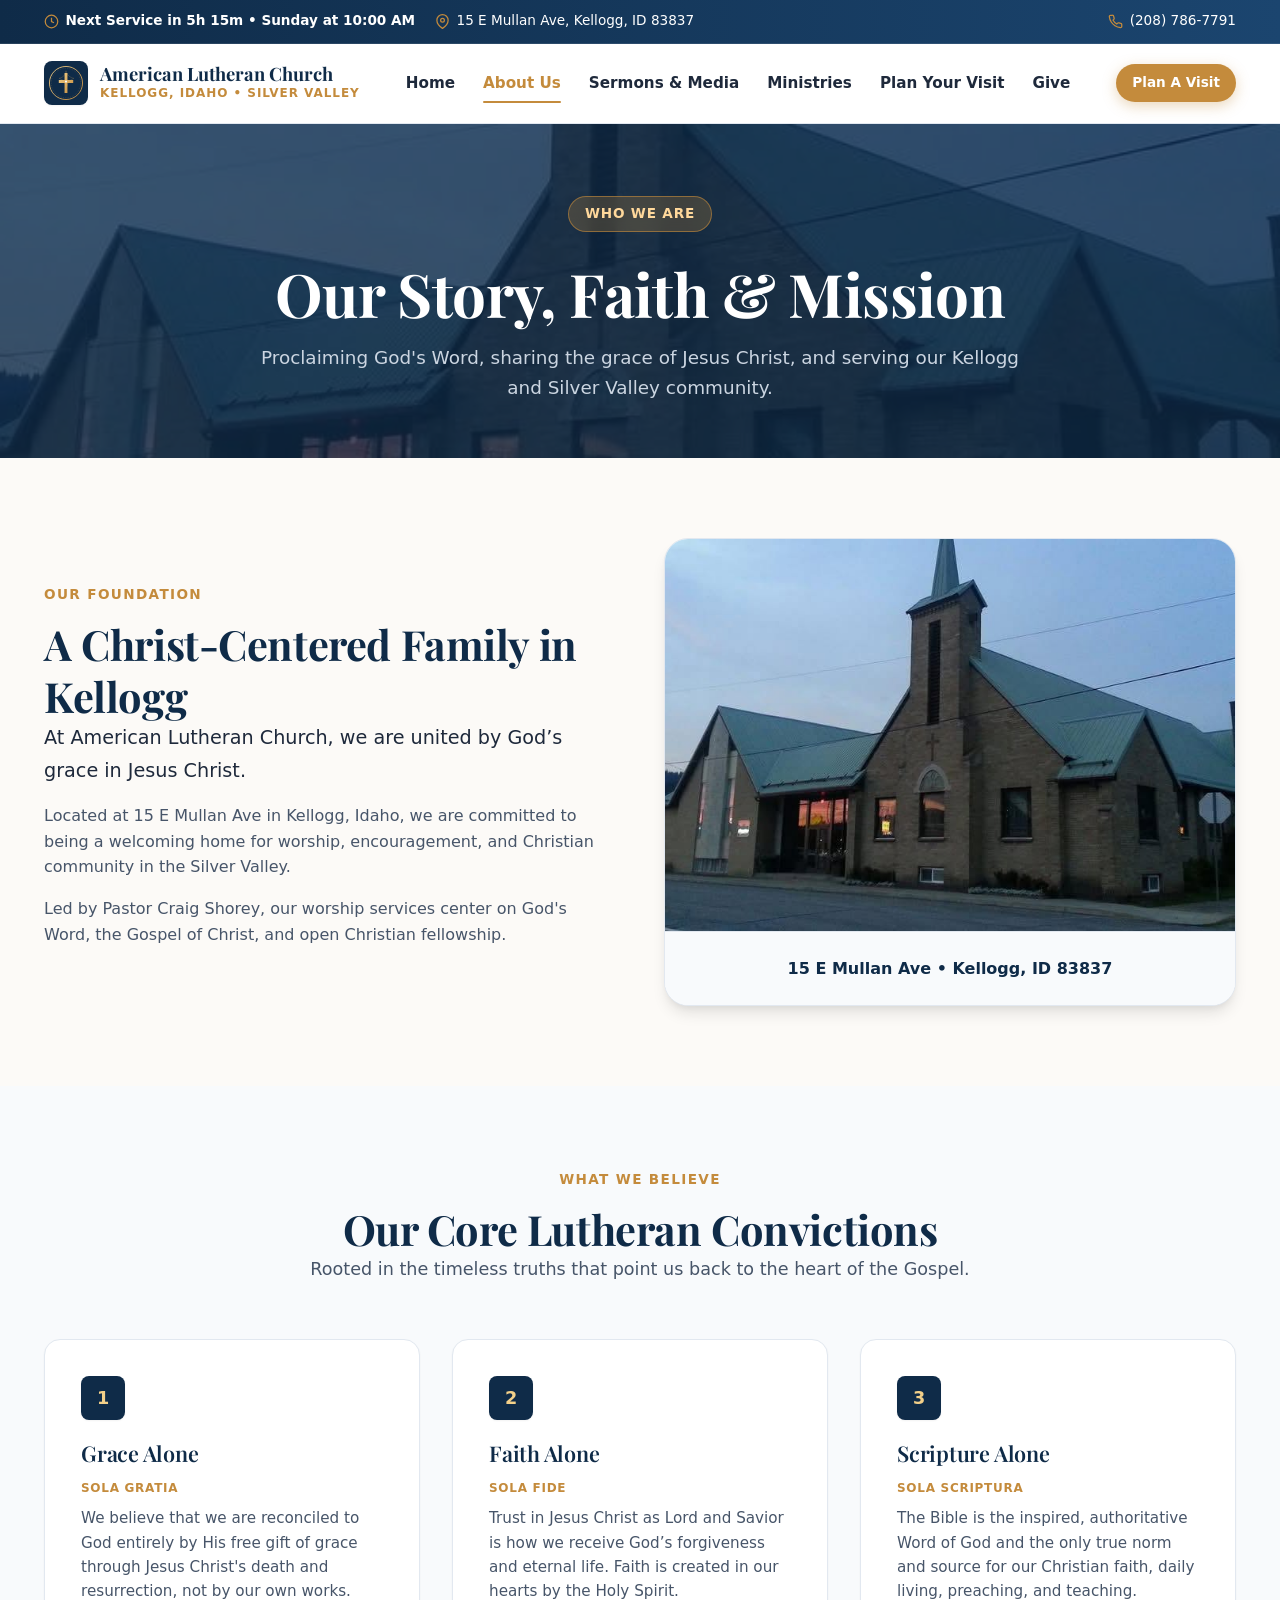
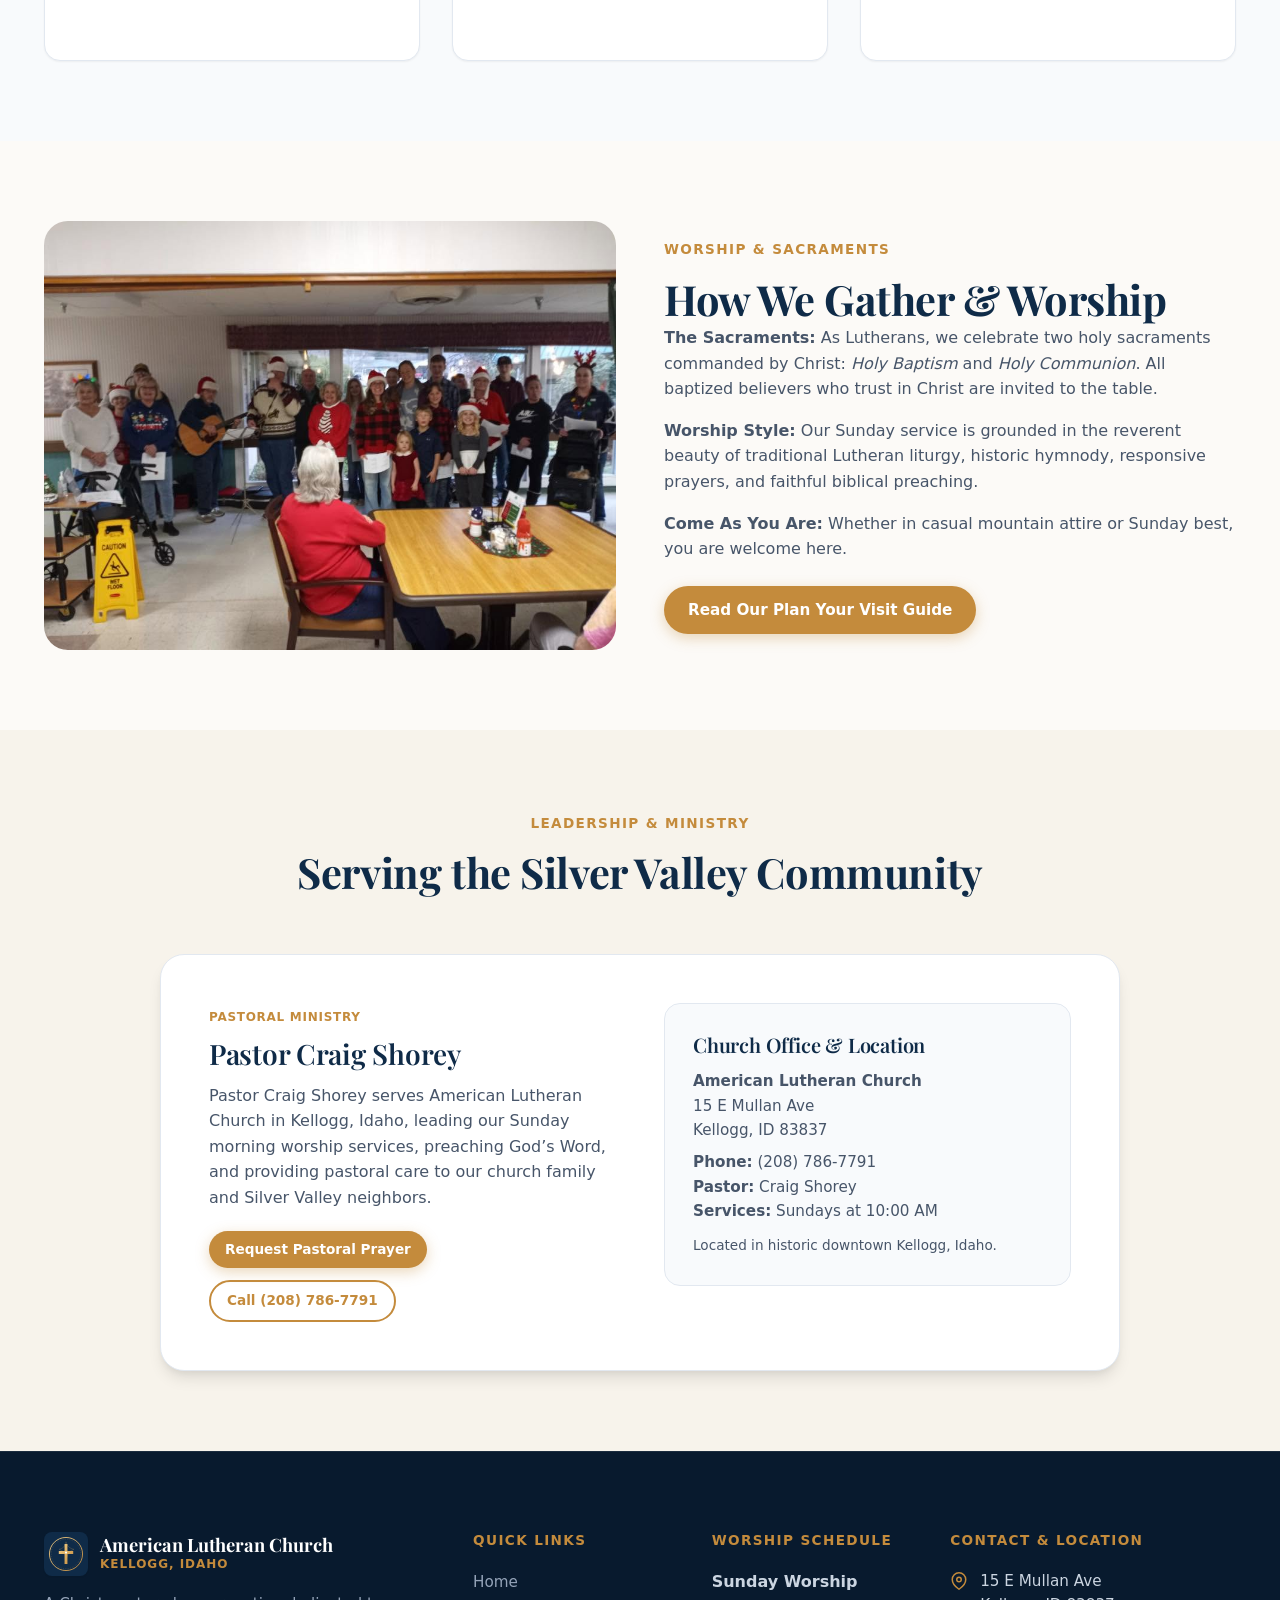
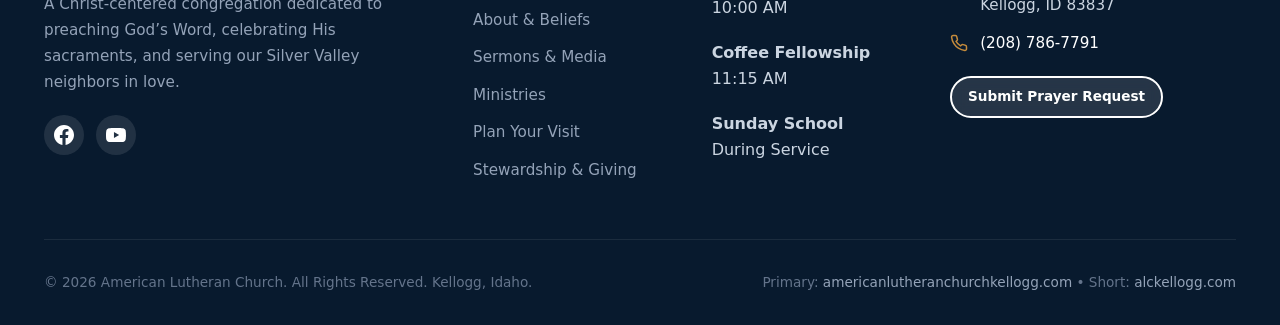
==== commit b25611d9: "Replace placeholder image on about page with caroling ministry photo for seniors (warm community out" ====
--- a/about.html
+++ b/about.html
@@ -184,10 +184,10 @@
     <section class="section">
       <div class="container">
         <div class="grid-2">
-          <div class="card-placeholder-header" style="height: 320px; border-radius: var(--radius-2xl);">
-            <div class="card-placeholder-icon" style="width: 90px; height: 90px;">
-              <svg width="44" height="44" viewBox="0 0 24 24" fill="none" stroke="currentColor" stroke-width="2"><circle cx="12" cy="12" r="10"></circle><line x1="12" y1="8" x2="12" y2="16"></line><line x1="8" y1="12" x2="16" y2="12"></line></svg>
-            </div>
+          <div class="card-img-wrapper" style="aspect-ratio: 4/3; border-radius: var(--radius-2xl); overflow: hidden;">
+            <img src="assets/images/caroling-community.jpg" 
+                 alt="American Lutheran Church members and children caroling Christmas hymns for seniors in the Silver Valley" 
+                 width="720" height="540" loading="lazy">
           </div>
           <div>
             <span class="section-eyebrow">Worship & Sacraments</span>
--- a/css/styles.css
+++ b/css/styles.css
@@ -553,7 +553,7 @@
   display: grid;
   grid-template-columns: repeat(auto-fit, minmax(240px, 1fr));
   gap: 1.75rem;
-  align-items: center;
+  align-items: start;
 }
 
 .infobar-item {
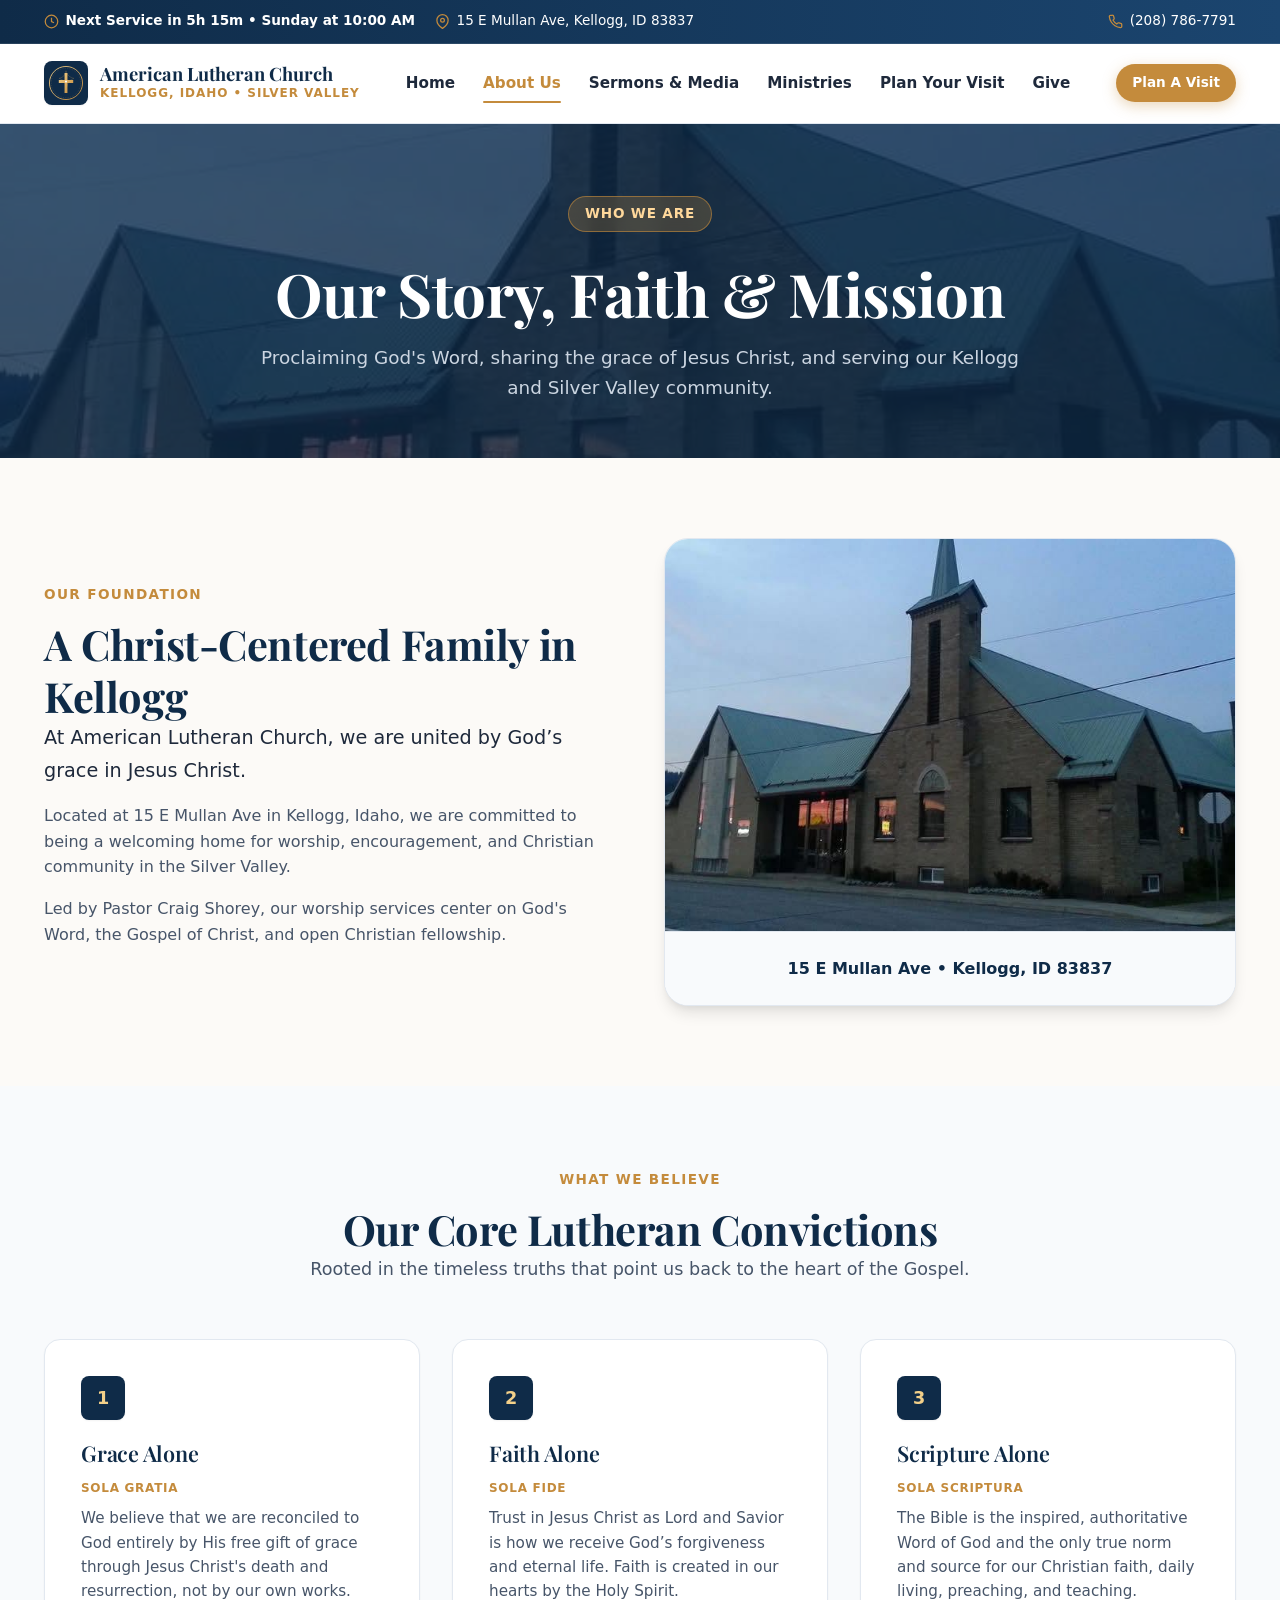
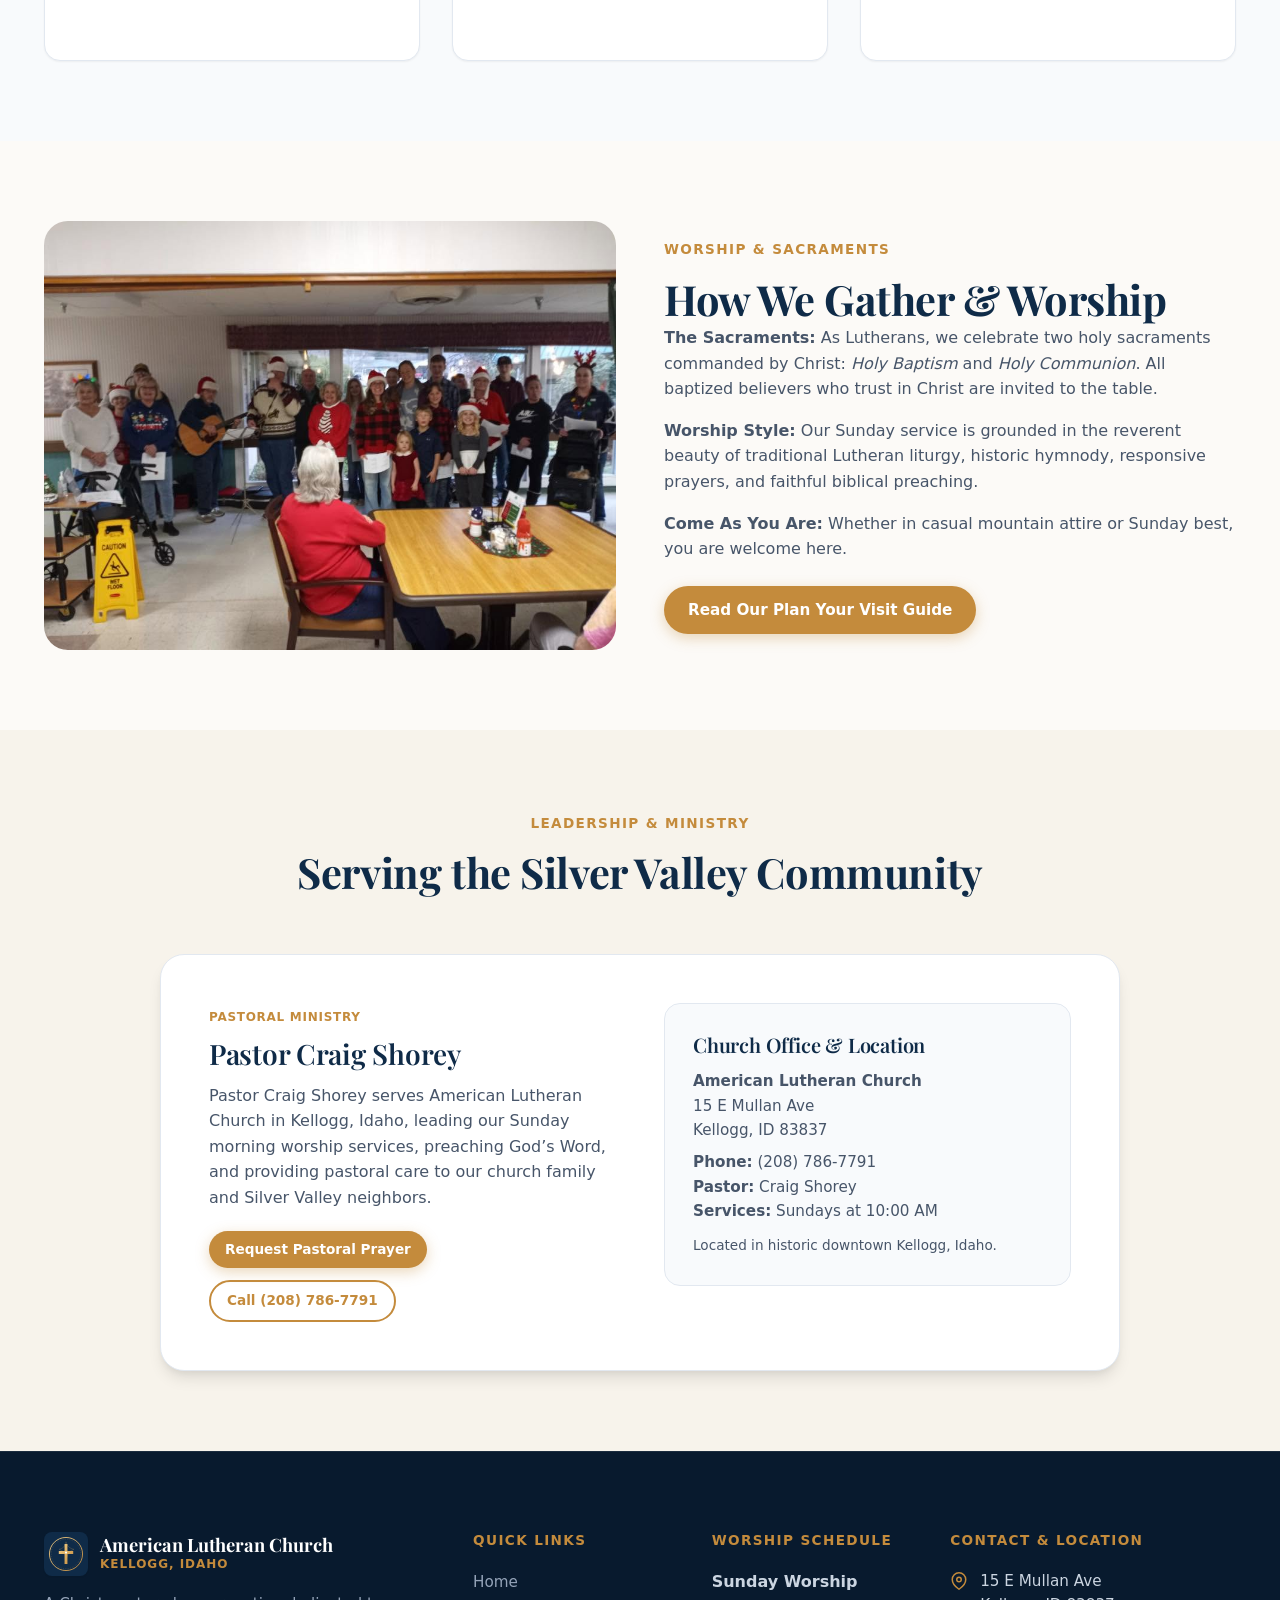
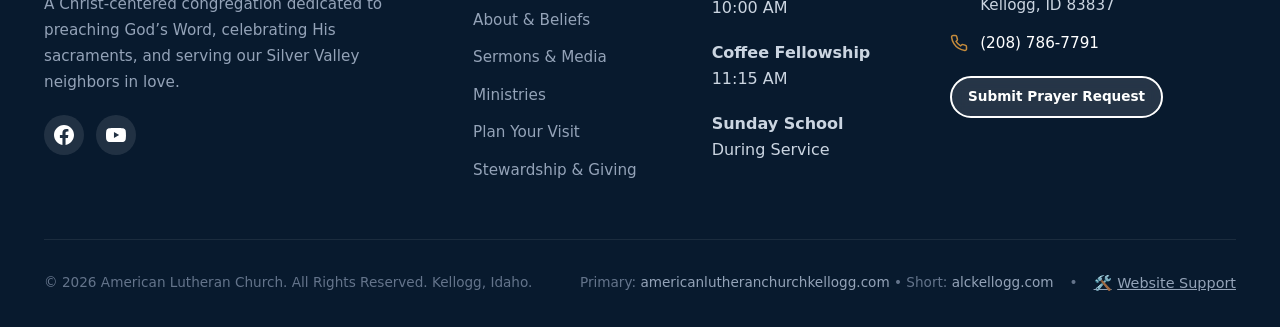
==== commit 52265490: "feat: add interactive website support ticket form and GitHub issue integration" ====
--- a/about.html
+++ b/about.html
@@ -322,8 +322,12 @@
         <div>
           &copy; <span id="year">2026</span> American Lutheran Church. All Rights Reserved. Kellogg, Idaho.
         </div>
-        <div>
+        <div style="display: flex; gap: 1rem; align-items: center; flex-wrap: wrap;">
           <span>Primary: <a href="https://americanlutheranchurchkellogg.com">americanlutheranchurchkellogg.com</a> • Short: <a href="https://alckellogg.com">alckellogg.com</a></span>
+          <span>•</span>
+          <button type="button" data-modal="support-modal" style="background: none; border: none; color: #94a3b8; cursor: pointer; text-decoration: underline; font-size: 0.9rem; padding: 0; display: inline-flex; align-items: center; gap: 0.35rem;">
+            <span>🛠️</span> <span>Website Support</span>
+          </button>
         </div>
       </div>
     </div>
@@ -380,7 +384,7 @@
         <div class="form-group">
           <label style="display: flex; align-items: center; gap: 0.5rem; font-size: 0.9rem; cursor: pointer;">
             <input type="checkbox" id="prayer-confidential" name="confidential">
-            <span>Keep this request confidential for Pastor and Pastoral Care only</span>
+            <span>Keep this request confidential for Pastor only</span>
           </label>
         </div>
         <div style="display: flex; justify-content: flex-end; gap: 0.75rem; margin-top: 1.5rem;">
@@ -391,6 +395,46 @@
     </div>
   </dialog>
 
+  <!-- Modal: Website Support & Feedback Ticket Dialog -->
+  <dialog id="support-modal" aria-labelledby="support-modal-title">
+    <div class="modal-header">
+      <h3 id="support-modal-title">Website Support & Feedback</h3>
+      <button type="button" class="modal-close-btn" aria-label="Close dialog">&times;</button>
+    </div>
+    <div class="modal-body">
+      <div class="badge-page-context">
+        <span>Current Page:</span> <span id="ticket-page-display">about.html</span>
+      </div>
+      <p style="margin-bottom: 1.25rem; font-size: 0.95rem; color: var(--color-slate);">
+        Notice a typo, outdated service time, or want to suggest a change? Fill out this quick form and our <strong>ALC Support</strong> system will automatically create a ticket and update the site.
+      </p>
+      <form id="support-form">
+        <input type="hidden" id="ticket-page-url" value="">
+        <input type="hidden" id="ticket-page-title" value="">
+        
+        <div class="form-group">
+          <label for="ticket-text" class="form-label">What would you like updated or fixed? *</label>
+          <textarea id="ticket-text" class="form-control" rows="4" placeholder="Example: Update pastor profile or fix text on this page..." required></textarea>
+        </div>
+
+        <div class="form-group">
+          <label for="ticket-name" class="form-label">Your Name (Optional)</label>
+          <input type="text" id="ticket-name" class="form-control" placeholder="Pastor Craig / Church Member">
+        </div>
+
+        <div class="form-group">
+          <label for="ticket-contact" class="form-label">Email or Phone (Optional, for follow-up)</label>
+          <input type="text" id="ticket-contact" class="form-control" placeholder="Cdshorey@gmail.com or phone number">
+        </div>
+
+        <div style="display: flex; justify-content: flex-end; gap: 0.75rem; margin-top: 1.5rem;">
+          <button type="button" class="btn btn-outline" data-close-modal>Cancel</button>
+          <button type="submit" class="btn btn-primary">Submit Support Ticket</button>
+        </div>
+      </form>
+    </div>
+  </dialog>
+
   <script src="js/main.js"></script>
 </body>
 </html>
--- a/css/styles.css
+++ b/css/styles.css
@@ -1004,6 +1004,26 @@
   padding: 2rem;
 }
 
+.badge-page-context {
+  display: inline-flex;
+  align-items: center;
+  gap: 0.5rem;
+  padding: 0.35rem 0.75rem;
+  background: var(--color-sand);
+  color: var(--color-primary-dark);
+  font-family: var(--font-mono, monospace);
+  font-size: 0.85rem;
+  border-radius: var(--radius-md);
+  border: 1px solid var(--color-border);
+  margin-bottom: 1.25rem;
+  word-break: break-all;
+}
+
+.badge-page-context span {
+  color: var(--color-accent-dark);
+  font-weight: 700;
+}
+
 /* Toast Notifications */
 .toast-container {
   position: fixed;
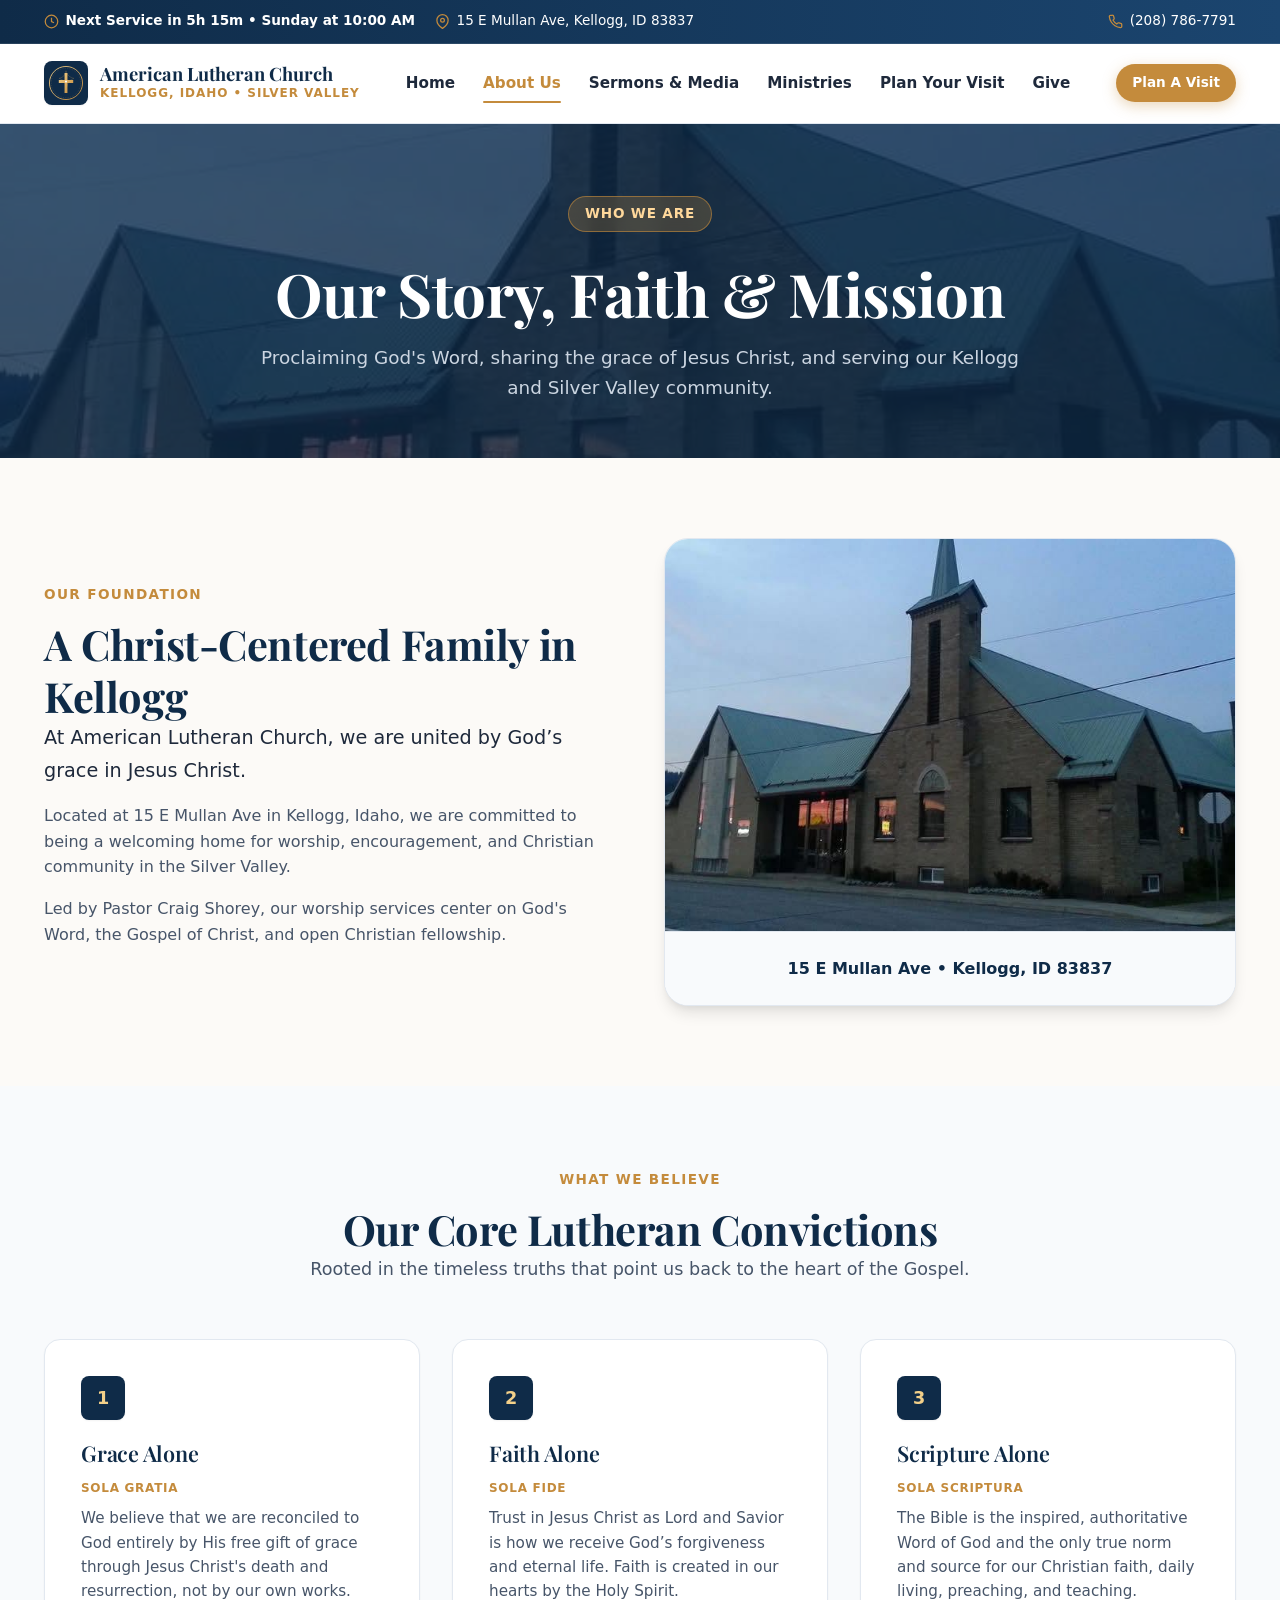
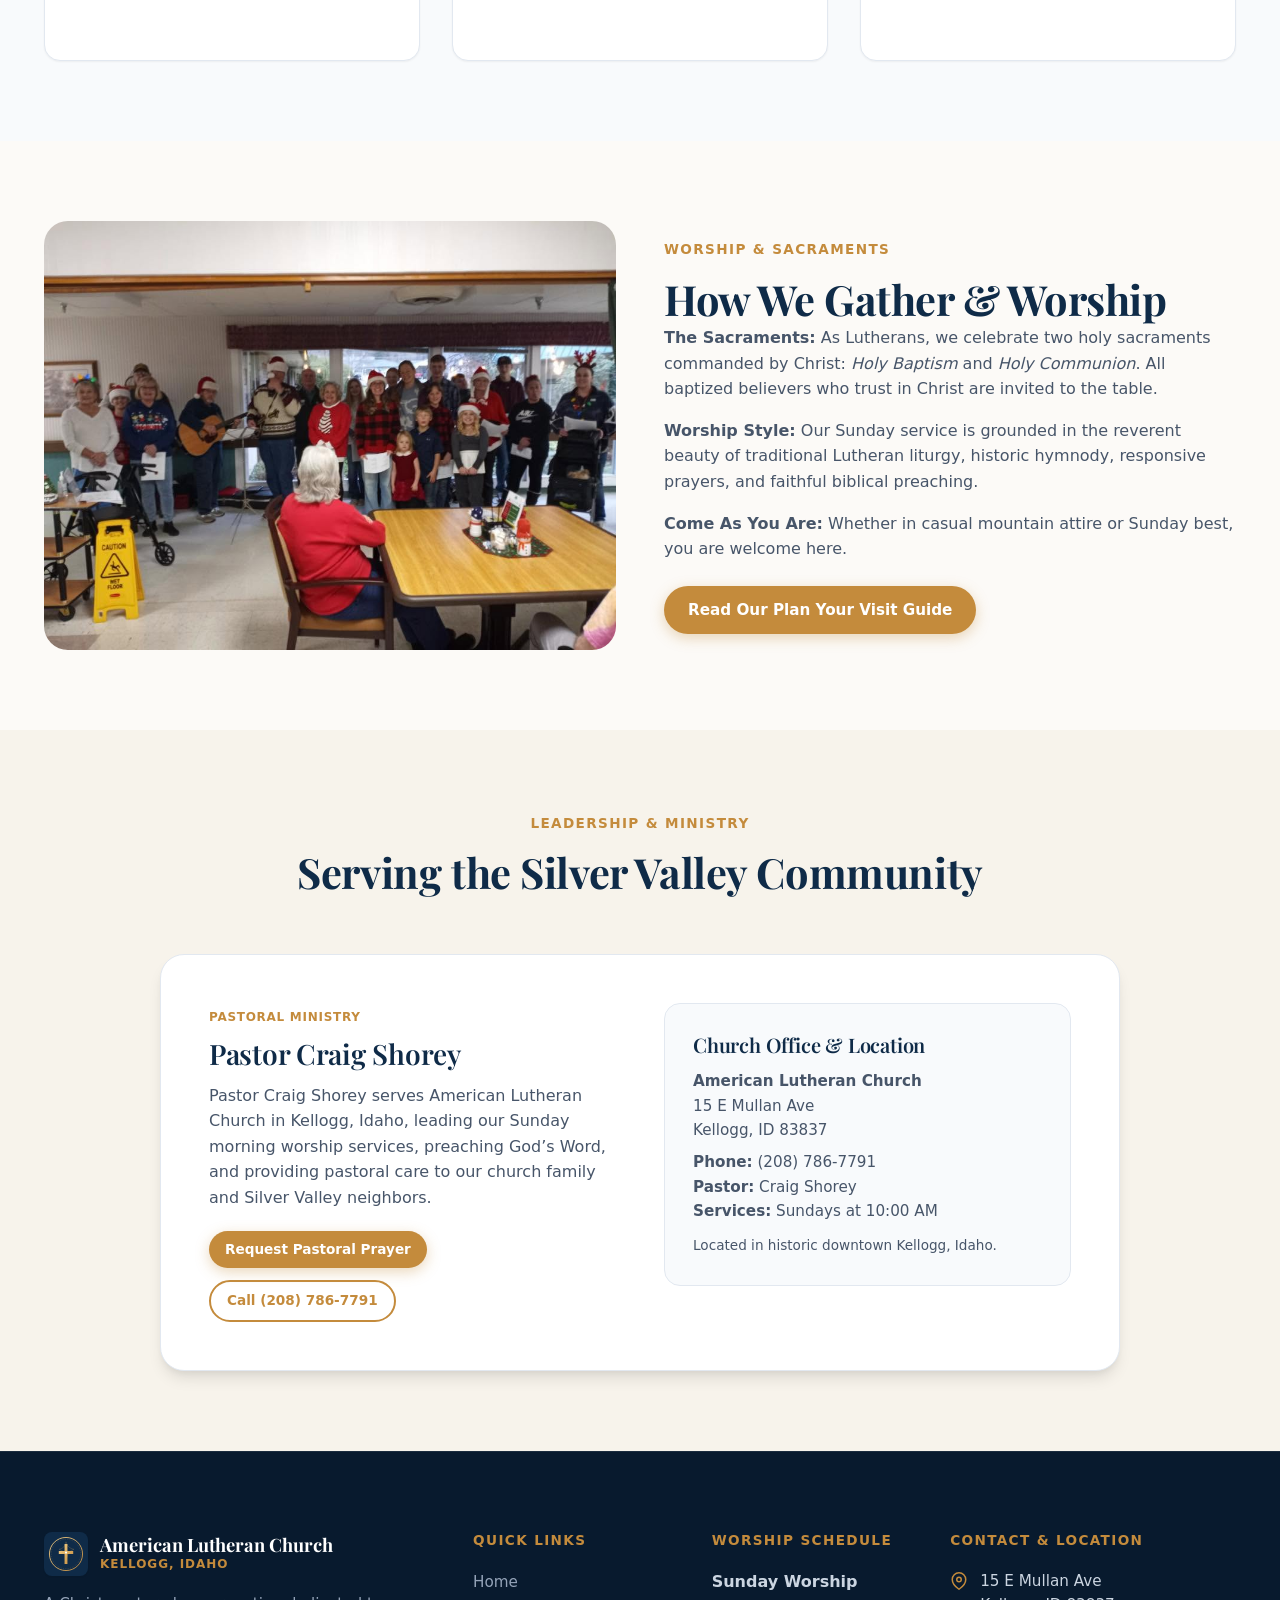
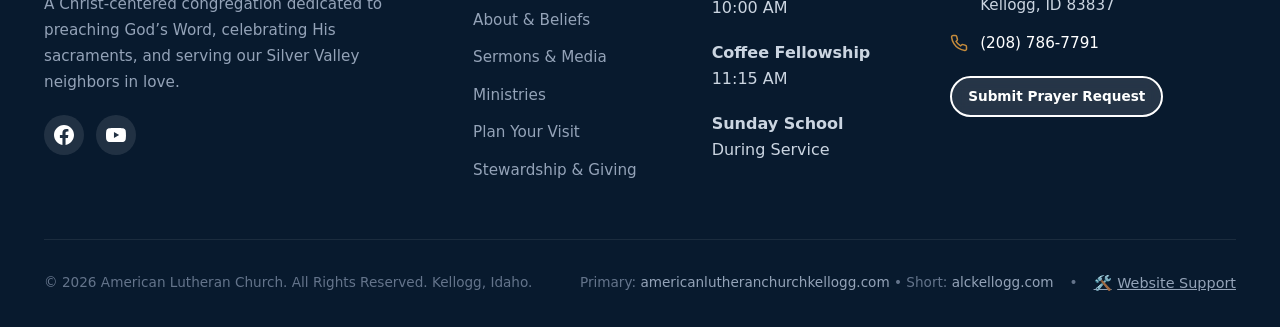
==== commit 4c4c64c5: "fix(support-form): update name/email placeholders sitewide to remove Pastor Craig / Cdshorey@gmail.c" ====
--- a/about.html
+++ b/about.html
@@ -419,12 +419,12 @@
 
         <div class="form-group">
           <label for="ticket-name" class="form-label">Your Name (Optional)</label>
-          <input type="text" id="ticket-name" class="form-control" placeholder="Pastor Craig / Church Member">
+          <input type="text" id="ticket-name" class="form-control" placeholder="Your Name">
         </div>
 
         <div class="form-group">
           <label for="ticket-contact" class="form-label">Email or Phone (Optional, for follow-up)</label>
-          <input type="text" id="ticket-contact" class="form-control" placeholder="Cdshorey@gmail.com or phone number">
+          <input type="text" id="ticket-contact" class="form-control" placeholder="your@email.com or phone number">
         </div>
 
         <div style="display: flex; justify-content: flex-end; gap: 0.75rem; margin-top: 1.5rem;">
--- a/css/styles.css
+++ b/css/styles.css
@@ -1210,3 +1210,176 @@
   border-radius: var(--radius-xl);
   box-shadow: var(--shadow-md);
 }
+
+/* ==========================================================================
+   Comprehensive Mobile & Tablet Responsive Design System
+   ========================================================================== */
+
+@media (max-width: 960px) {
+  .site-header {
+    height: 70px;
+  }
+
+  .site-header .nav-actions [data-open-visit] {
+    display: none; /* Hide header CTA on mobile/tablet so branding never gets squished */
+  }
+
+  .brand-logo-icon {
+    width: 38px;
+    height: 38px;
+  }
+
+  .brand-title {
+    font-size: 1.05rem;
+  }
+
+  .brand-subtitle {
+    font-size: 0.7rem;
+  }
+}
+
+@media (max-width: 768px) {
+  .top-banner {
+    padding: 0.5rem 0.75rem;
+    font-size: 0.8rem;
+  }
+
+  .banner-left .banner-item:nth-child(2) {
+    display: none; /* Hide street address in top bar on mobile (prominent in hero & infobar) */
+  }
+
+  .container {
+    padding-left: 1.15rem;
+    padding-right: 1.15rem;
+  }
+
+  .hero-section {
+    padding: 3.5rem 0 4.5rem 0;
+    min-height: auto;
+  }
+
+  .hero-badge {
+    font-size: 0.75rem;
+    padding: 0.35rem 0.75rem;
+    margin-bottom: 1rem;
+  }
+
+  .hero-title {
+    font-size: clamp(1.85rem, 6vw, 2.35rem) !important;
+    line-height: 1.18;
+    margin-bottom: 1rem;
+  }
+
+  .hero-subtitle {
+    font-size: 1.05rem;
+    line-height: 1.6;
+    margin-bottom: 1.75rem;
+  }
+
+  .hero-actions {
+    display: flex;
+    flex-direction: column;
+    width: 100%;
+    gap: 0.75rem;
+  }
+
+  .hero-actions .btn {
+    width: 100%;
+    padding: 0.85rem 1.5rem;
+    font-size: 1rem;
+    justify-content: center;
+  }
+
+  .service-infobar {
+    margin-top: 1.5rem;
+    margin-bottom: 2.5rem;
+  }
+
+  .infobar-card {
+    grid-template-columns: 1fr !important;
+    padding: 1.35rem 1.25rem;
+    gap: 1.25rem;
+    border-radius: var(--radius-lg);
+  }
+
+  .infobar-item {
+    gap: 0.85rem;
+  }
+
+  .infobar-icon {
+    width: 42px;
+    height: 42px;
+  }
+
+  .section {
+    padding: 3.5rem 0;
+  }
+
+  .section-header {
+    margin-bottom: 2.25rem;
+  }
+
+  .grid-2, .grid-3, .grid-4 {
+    grid-template-columns: 1fr !important;
+    gap: 1.5rem;
+  }
+
+  .card-body {
+    padding: 1.25rem;
+  }
+
+  .quote-card {
+    padding: 2rem 1.5rem;
+    border-radius: var(--radius-xl);
+  }
+
+  .quote-card blockquote {
+    font-size: 1.35rem;
+    line-height: 1.45;
+  }
+
+  .map-frame {
+    height: 280px;
+  }
+
+  .mobile-menu {
+    padding: 1.5rem 1.25rem;
+  }
+}
+
+@media (max-width: 480px) {
+  .site-header {
+    height: 64px;
+  }
+
+  .brand-logo {
+    gap: 0.5rem;
+  }
+
+  .brand-logo-icon {
+    width: 34px;
+    height: 34px;
+  }
+
+  .brand-title {
+    font-size: 0.95rem;
+  }
+
+  .brand-subtitle {
+    font-size: 0.65rem;
+    letter-spacing: 0.04em;
+  }
+
+  .hero-title {
+    font-size: 1.7rem !important;
+  }
+
+  .hero-subtitle {
+    font-size: 0.95rem;
+  }
+
+  .btn {
+    padding: 0.75rem 1.25rem;
+    font-size: 0.95rem;
+  }
+}
